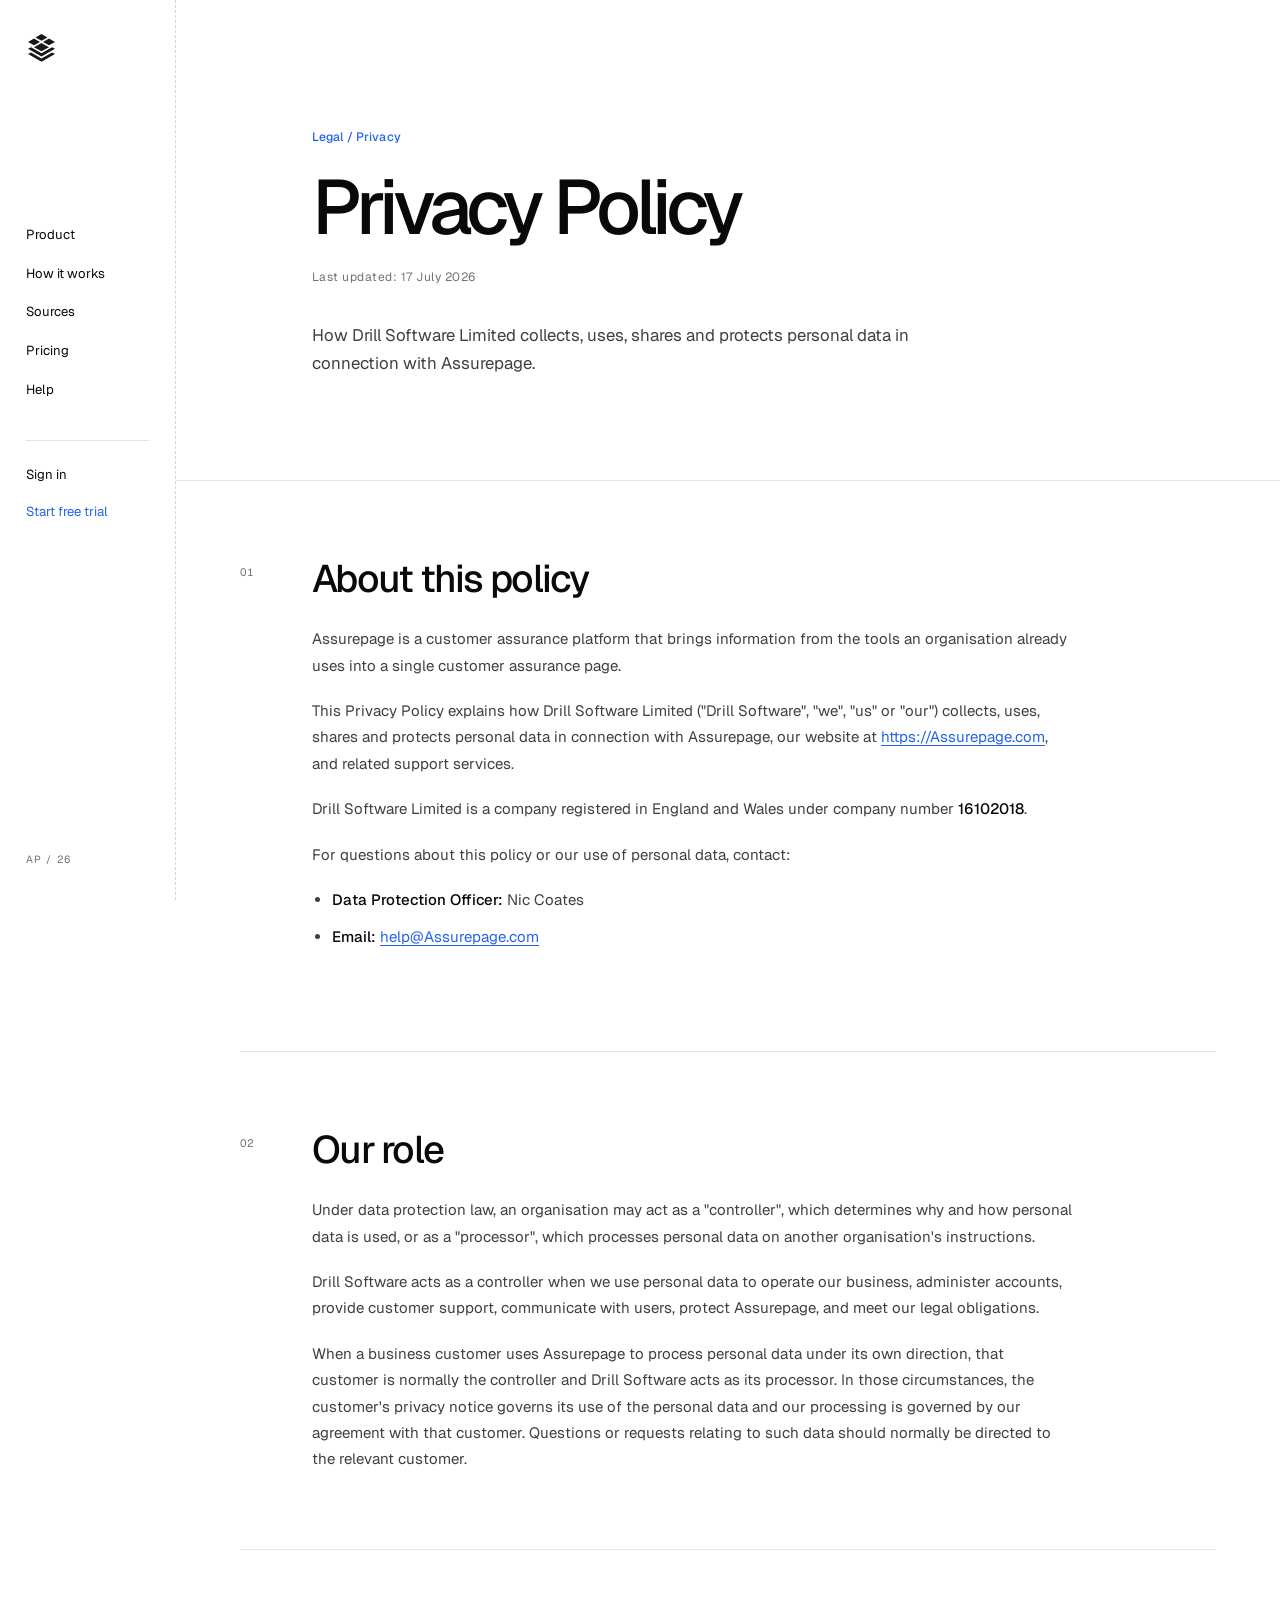
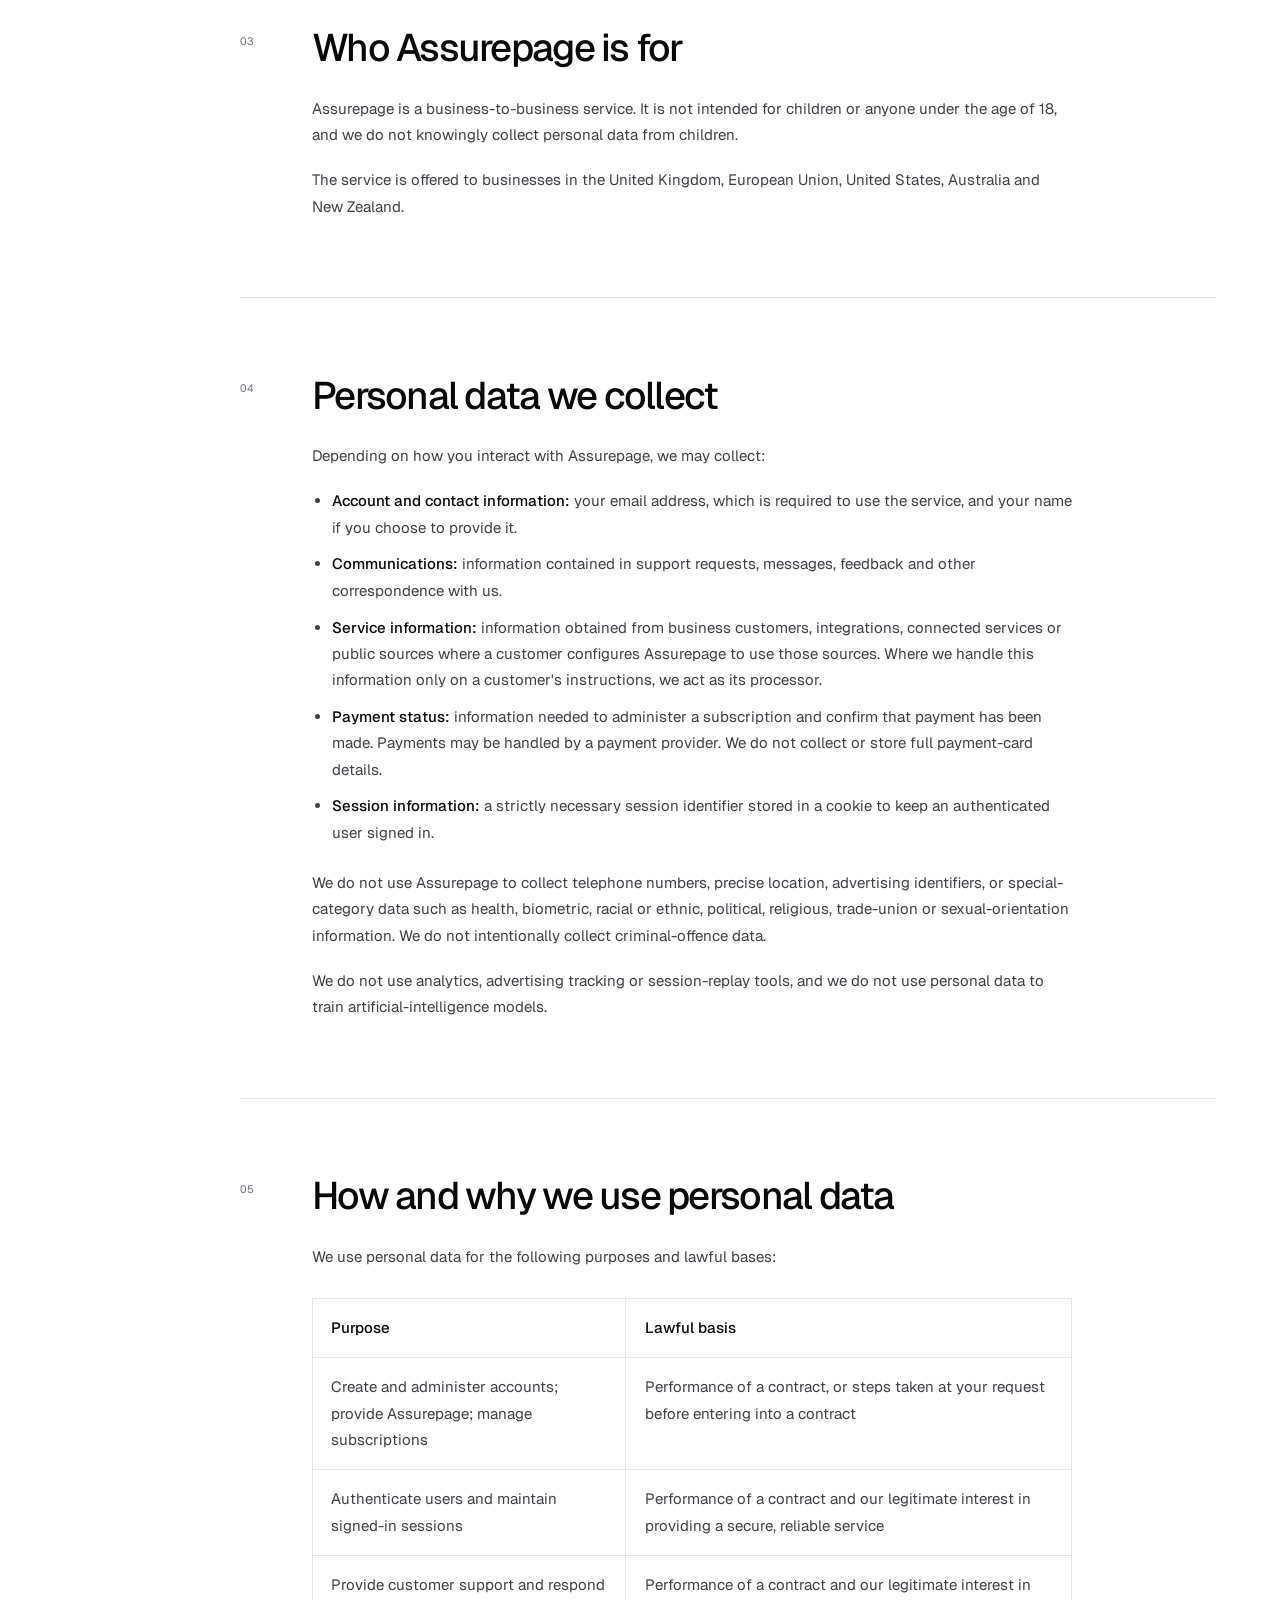
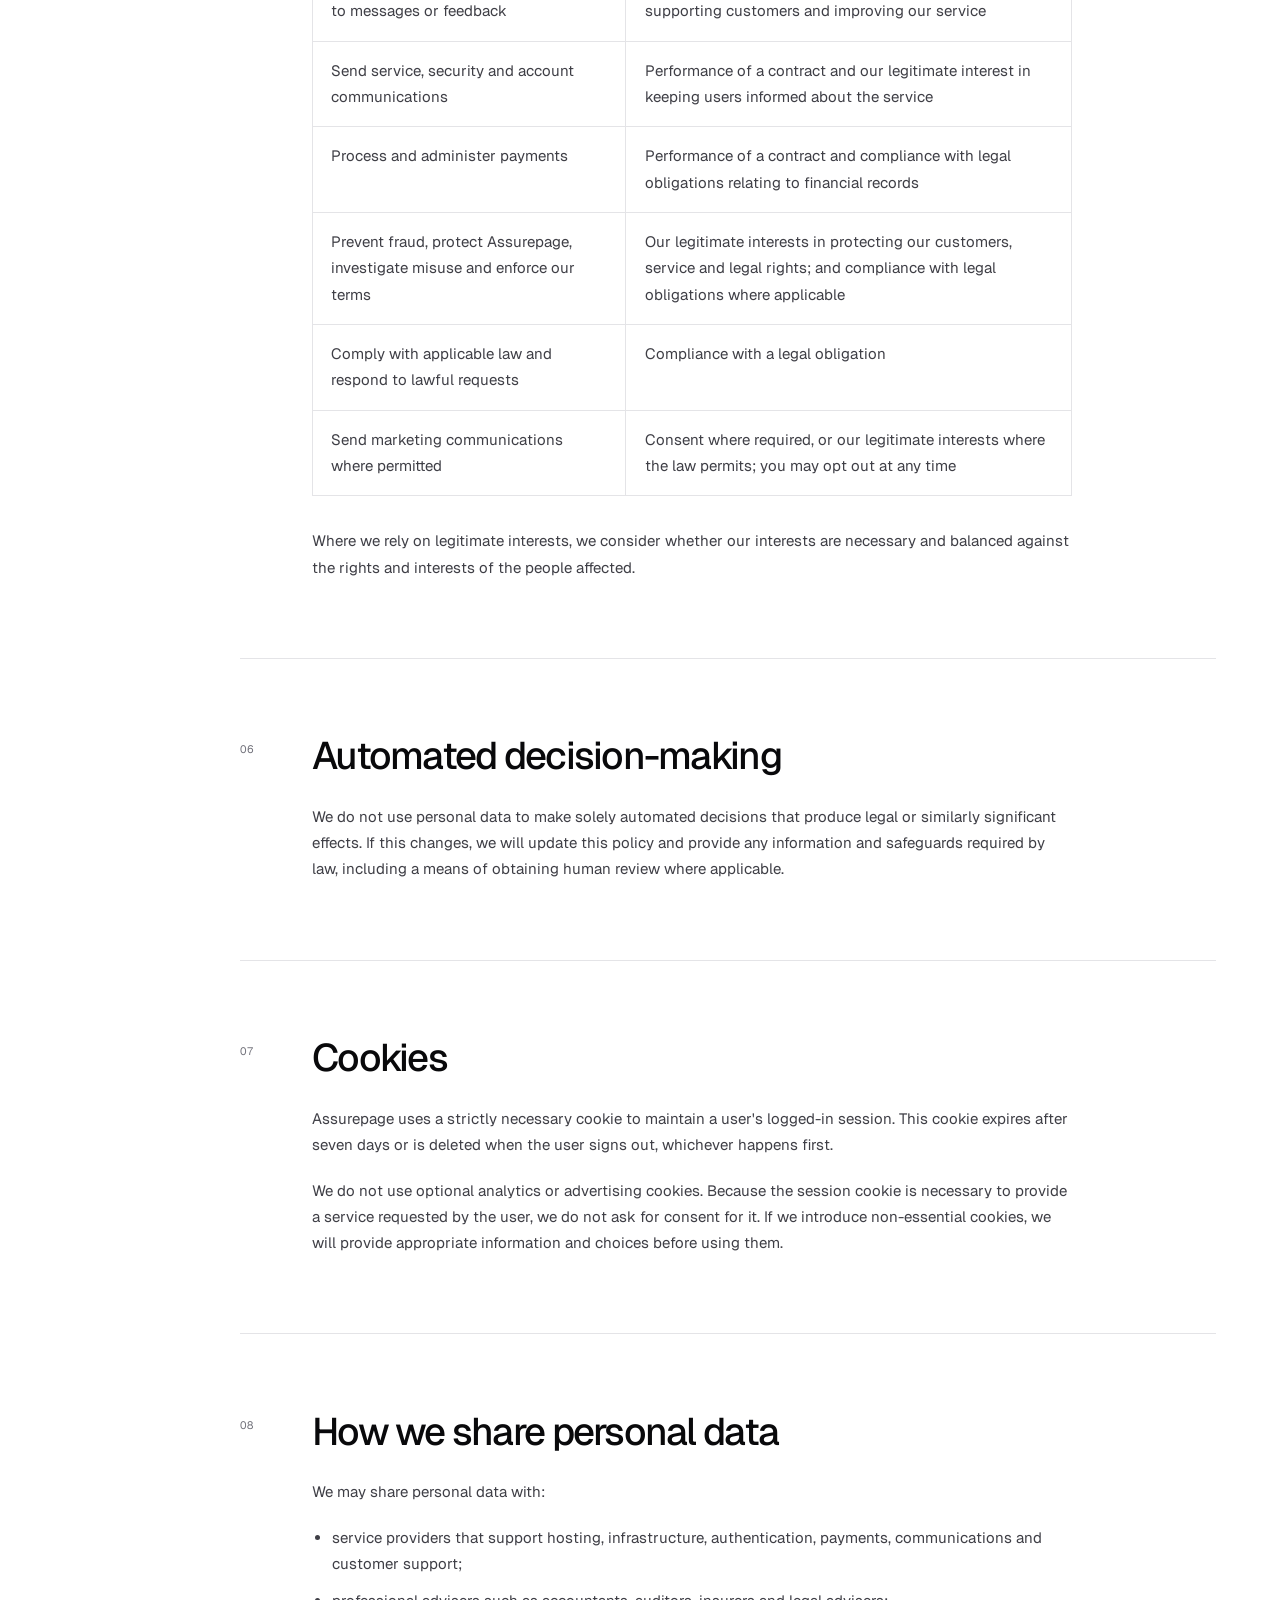
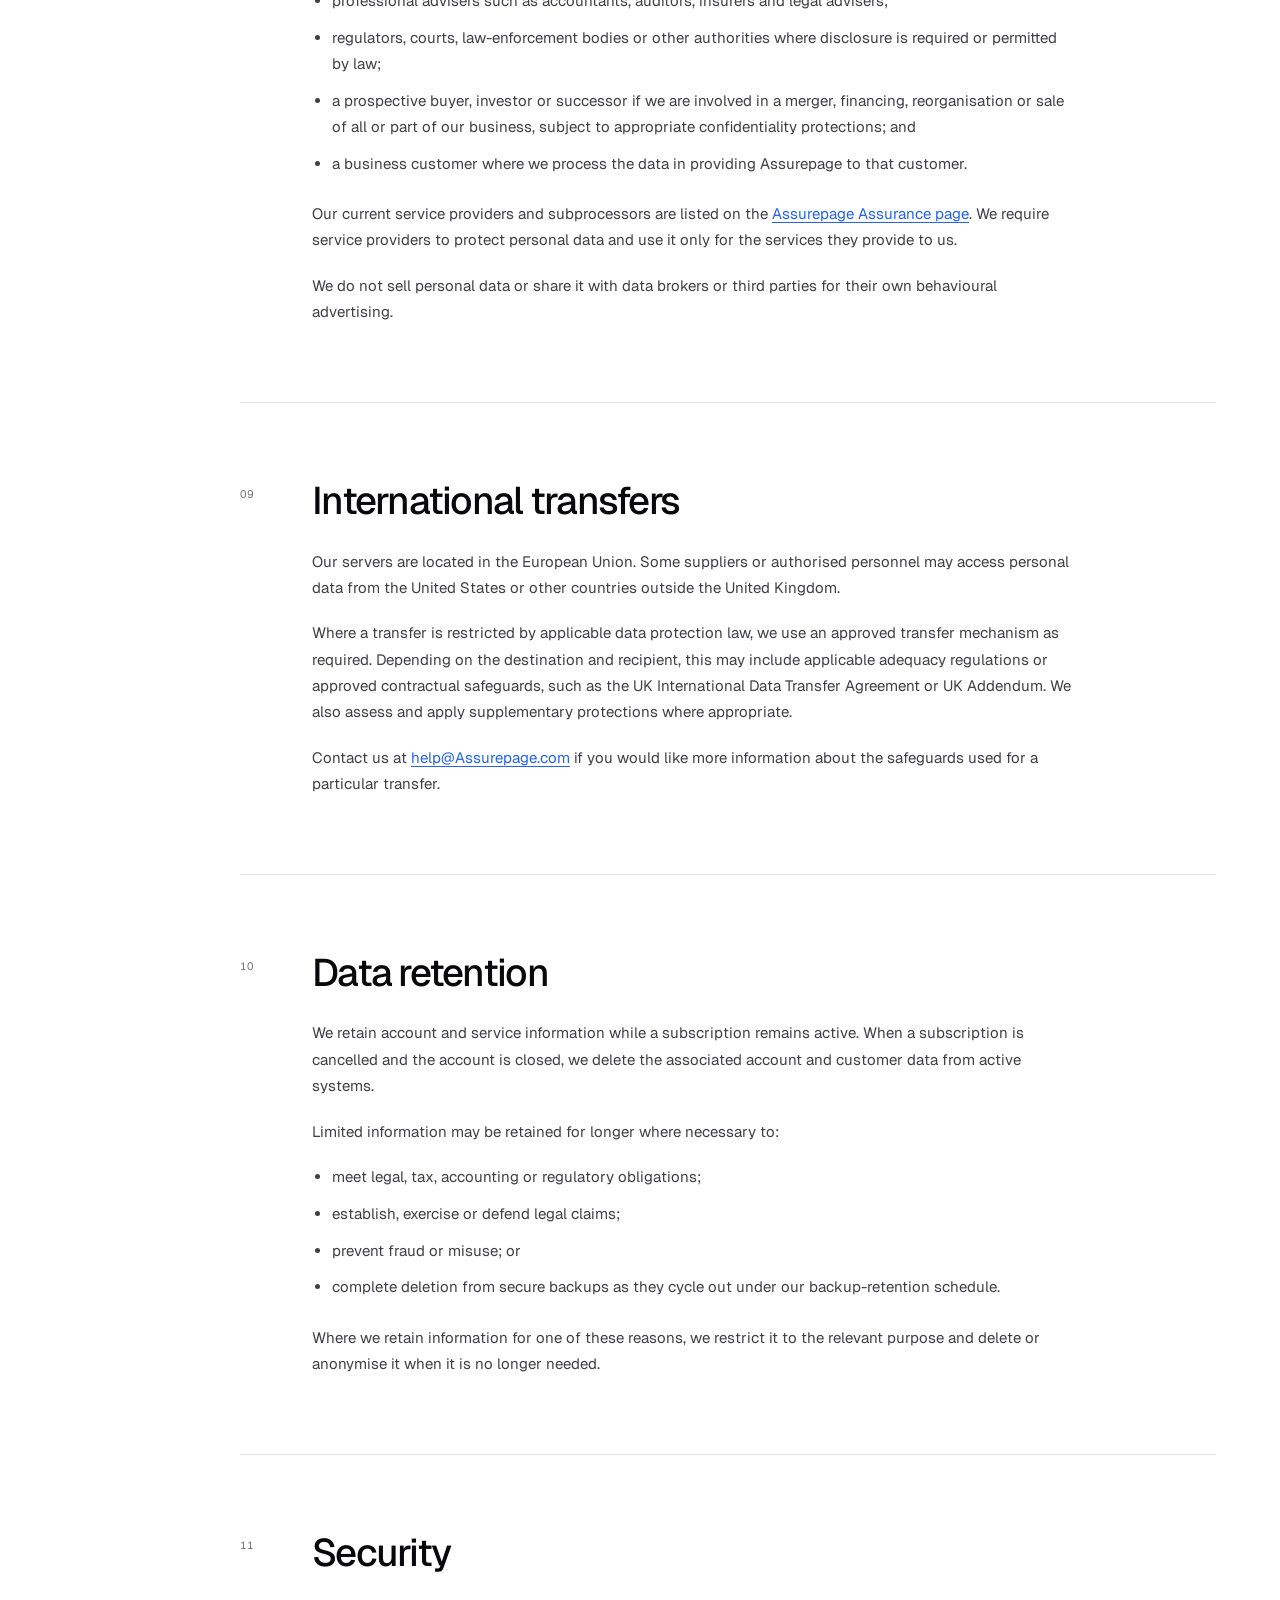
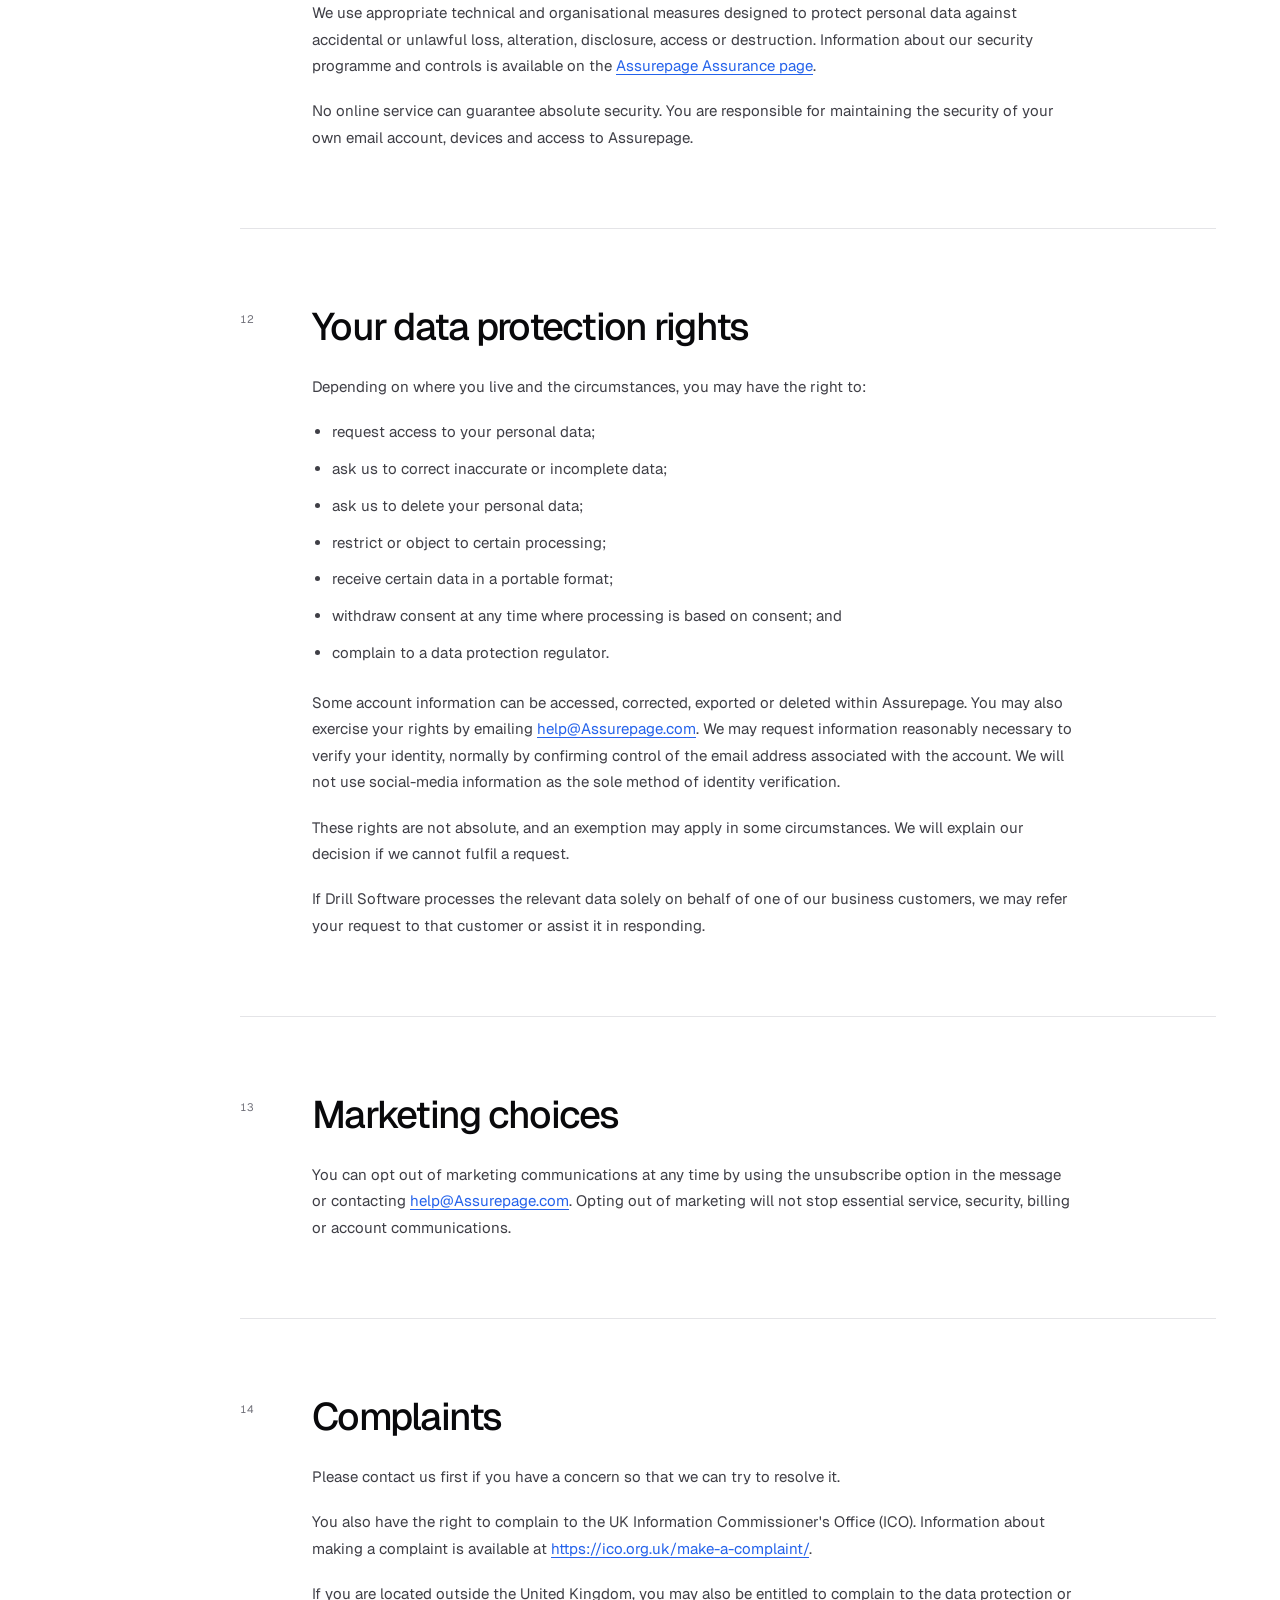
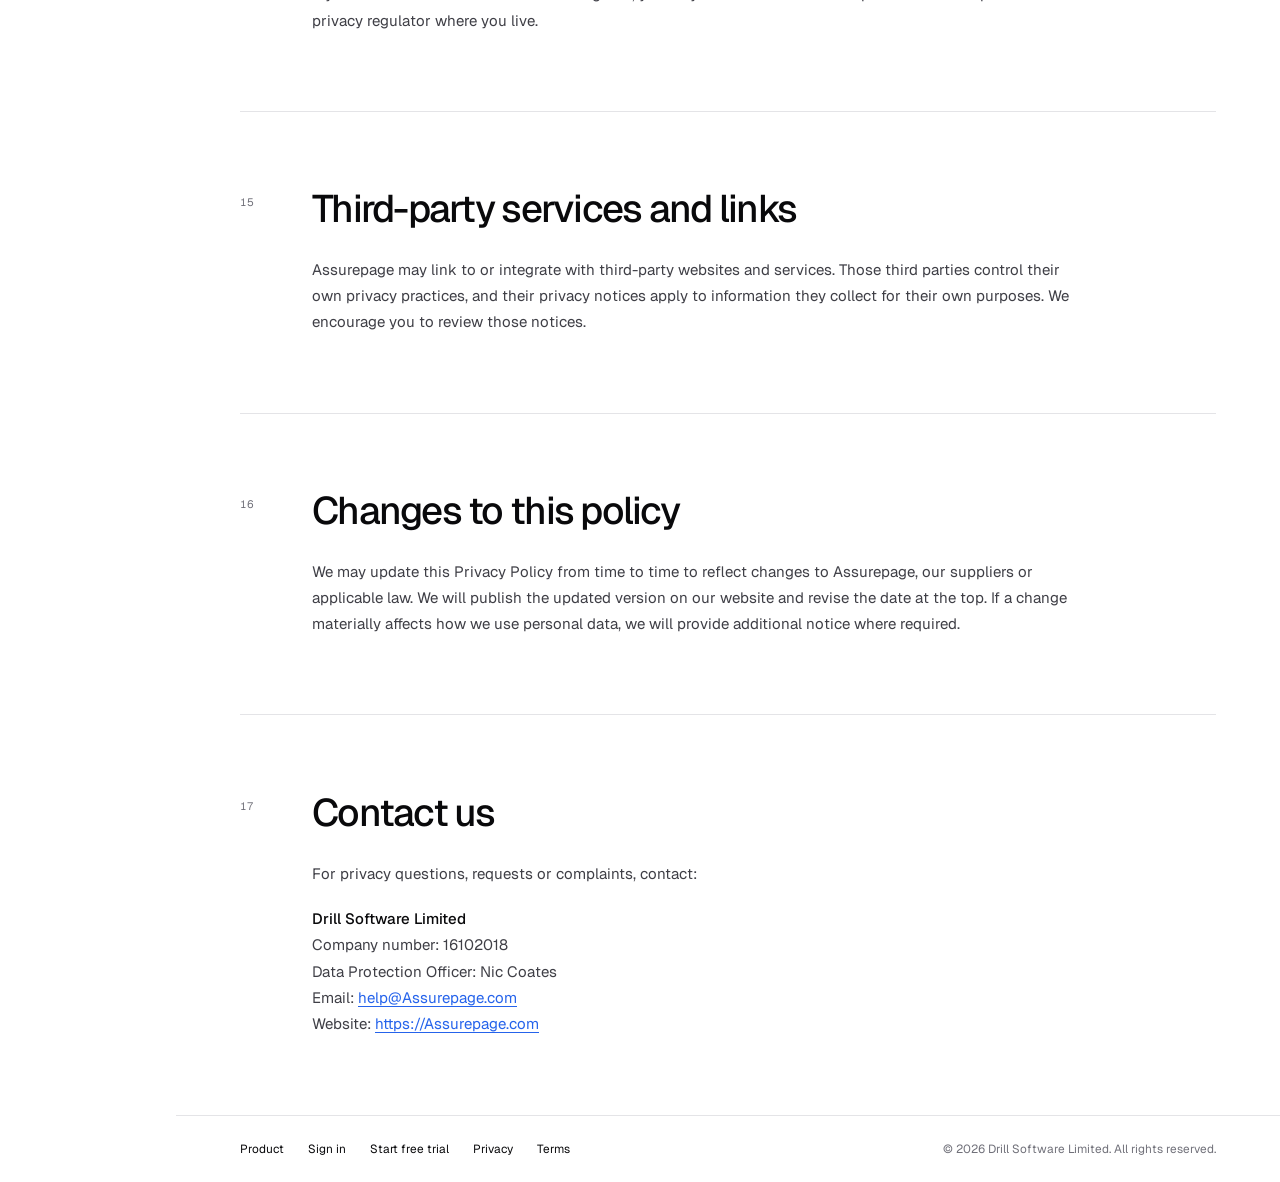
==== privacy/index.html @ c7aa58c4 "New marketing website" ====
<!doctype html>
<html lang="en-GB">
<head>
  <meta charset="utf-8">
  <meta name="viewport" content="width=device-width, initial-scale=1">
  <title>Privacy Policy — Assurepage</title>
  <meta name="description" content="How Drill Software Limited collects, uses, shares and protects personal data in connection with Assurepage.">
  <link rel="canonical" href="https://Assurepage.com/privacy">
  <meta name="robots" content="index, follow">
  <meta name="theme-color" content="#ffffff">
  <link rel="icon" href="/images/favicon.svg" type="image/svg+xml">
  <link rel="manifest" href="/site.webmanifest">
  <link rel="preconnect" href="https://fonts.bunny.net">
  <link rel="stylesheet" href="https://fonts.bunny.net/css?family=geist:400,500,600&display=swap">
  <link rel="stylesheet" href="/styles.css">
  <script src="/script.js" defer></script>
</head>
<body class="legal-page">
  <a class="skip" href="#main">Skip to content</a>
  <aside class="rail" aria-label="Primary navigation">
    <a class="brand" href="/" aria-label="Assurepage home"><img src="/images/favicon.svg" alt=""></a>
    <div class="rail-links"><nav><a href="/#product">Product</a><a href="/#how-it-works">How it works</a><a href="/#sources">Sources</a><a href="/#pricing">Pricing</a><a href="/help">Help</a></nav>
    <div class="rail-account"><a href="https://app.Assurepage.com/login">Sign in</a><a class="blue-link" href="https://app.Assurepage.com/signup">Start free trial</a></div></div><span class="rail-mark">AP / 26</span>
  </aside>
  <header class="mobile-header">
    <a class="brand" href="/" aria-label="Assurepage home"><img src="/images/favicon.svg" alt=""></a>
    <button class="menu-button" type="button" aria-expanded="false" aria-controls="mobile-menu">Menu <i aria-hidden="true"></i></button>
    <nav id="mobile-menu"><a href="/#product">Product</a><a href="/#how-it-works">How it works</a><a href="/#sources">Sources</a><a href="/#pricing">Pricing</a><a href="/help">Help</a><a href="https://app.Assurepage.com/login">Sign in</a><a href="https://app.Assurepage.com/signup">Start free trial</a></nav>
  </header>

  <main id="main" class="policy-main">
    <header class="policy-hero">
      <p class="eyebrow">Legal / Privacy</p>
      <h1>Privacy Policy</h1>
      <p class="policy-updated">Last updated: 17 July 2026</p>
      <p class="lede">How Drill Software Limited collects, uses, shares and protects personal data in connection with Assurepage.</p>
    </header>

    <div class="policy-body">
      <section class="policy-section"><span>01</span><div><h2>About this policy</h2><p>Assurepage is a customer assurance platform that brings information from the tools an organisation already uses into a single customer assurance page.</p><p>This Privacy Policy explains how Drill Software Limited ("Drill Software", "we", "us" or "our") collects, uses, shares and protects personal data in connection with Assurepage, our website at <a href="https://Assurepage.com">https://Assurepage.com</a>, and related support services.</p><p>Drill Software Limited is a company registered in England and Wales under company number <strong>16102018</strong>.</p><p>For questions about this policy or our use of personal data, contact:</p><ul><li><strong>Data Protection Officer:</strong> Nic Coates</li><li><strong>Email:</strong> <a href="mailto:help@Assurepage.com">help@Assurepage.com</a></li></ul></div></section>

      <section class="policy-section"><span>02</span><div><h2>Our role</h2><p>Under data protection law, an organisation may act as a "controller", which determines why and how personal data is used, or as a "processor", which processes personal data on another organisation's instructions.</p><p>Drill Software acts as a controller when we use personal data to operate our business, administer accounts, provide customer support, communicate with users, protect Assurepage, and meet our legal obligations.</p><p>When a business customer uses Assurepage to process personal data under its own direction, that customer is normally the controller and Drill Software acts as its processor. In those circumstances, the customer's privacy notice governs its use of the personal data and our processing is governed by our agreement with that customer. Questions or requests relating to such data should normally be directed to the relevant customer.</p></div></section>

      <section class="policy-section"><span>03</span><div><h2>Who Assurepage is for</h2><p>Assurepage is a business-to-business service. It is not intended for children or anyone under the age of 18, and we do not knowingly collect personal data from children.</p><p>The service is offered to businesses in the United Kingdom, European Union, United States, Australia and New Zealand.</p></div></section>

      <section class="policy-section"><span>04</span><div><h2>Personal data we collect</h2><p>Depending on how you interact with Assurepage, we may collect:</p><ul><li><strong>Account and contact information:</strong> your email address, which is required to use the service, and your name if you choose to provide it.</li><li><strong>Communications:</strong> information contained in support requests, messages, feedback and other correspondence with us.</li><li><strong>Service information:</strong> information obtained from business customers, integrations, connected services or public sources where a customer configures Assurepage to use those sources. Where we handle this information only on a customer's instructions, we act as its processor.</li><li><strong>Payment status:</strong> information needed to administer a subscription and confirm that payment has been made. Payments may be handled by a payment provider. We do not collect or store full payment-card details.</li><li><strong>Session information:</strong> a strictly necessary session identifier stored in a cookie to keep an authenticated user signed in.</li></ul><p>We do not use Assurepage to collect telephone numbers, precise location, advertising identifiers, or special-category data such as health, biometric, racial or ethnic, political, religious, trade-union or sexual-orientation information. We do not intentionally collect criminal-offence data.</p><p>We do not use analytics, advertising tracking or session-replay tools, and we do not use personal data to train artificial-intelligence models.</p></div></section>

      <section class="policy-section"><span>05</span><div><h2>How and why we use personal data</h2><p>We use personal data for the following purposes and lawful bases:</p><div class="policy-table-wrap"><table><thead><tr><th>Purpose</th><th>Lawful basis</th></tr></thead><tbody><tr><td>Create and administer accounts; provide Assurepage; manage subscriptions</td><td>Performance of a contract, or steps taken at your request before entering into a contract</td></tr><tr><td>Authenticate users and maintain signed-in sessions</td><td>Performance of a contract and our legitimate interest in providing a secure, reliable service</td></tr><tr><td>Provide customer support and respond to messages or feedback</td><td>Performance of a contract and our legitimate interest in supporting customers and improving our service</td></tr><tr><td>Send service, security and account communications</td><td>Performance of a contract and our legitimate interest in keeping users informed about the service</td></tr><tr><td>Process and administer payments</td><td>Performance of a contract and compliance with legal obligations relating to financial records</td></tr><tr><td>Prevent fraud, protect Assurepage, investigate misuse and enforce our terms</td><td>Our legitimate interests in protecting our customers, service and legal rights; and compliance with legal obligations where applicable</td></tr><tr><td>Comply with applicable law and respond to lawful requests</td><td>Compliance with a legal obligation</td></tr><tr><td>Send marketing communications where permitted</td><td>Consent where required, or our legitimate interests where the law permits; you may opt out at any time</td></tr></tbody></table></div><p>Where we rely on legitimate interests, we consider whether our interests are necessary and balanced against the rights and interests of the people affected.</p></div></section>

      <section class="policy-section"><span>06</span><div><h2>Automated decision-making</h2><p>We do not use personal data to make solely automated decisions that produce legal or similarly significant effects. If this changes, we will update this policy and provide any information and safeguards required by law, including a means of obtaining human review where applicable.</p></div></section>

      <section class="policy-section"><span>07</span><div><h2>Cookies</h2><p>Assurepage uses a strictly necessary cookie to maintain a user's logged-in session. This cookie expires after seven days or is deleted when the user signs out, whichever happens first.</p><p>We do not use optional analytics or advertising cookies. Because the session cookie is necessary to provide a service requested by the user, we do not ask for consent for it. If we introduce non-essential cookies, we will provide appropriate information and choices before using them.</p></div></section>

      <section class="policy-section"><span>08</span><div><h2>How we share personal data</h2><p>We may share personal data with:</p><ul><li>service providers that support hosting, infrastructure, authentication, payments, communications and customer support;</li><li>professional advisers such as accountants, auditors, insurers and legal advisers;</li><li>regulators, courts, law-enforcement bodies or other authorities where disclosure is required or permitted by law;</li><li>a prospective buyer, investor or successor if we are involved in a merger, financing, reorganisation or sale of all or part of our business, subject to appropriate confidentiality protections; and</li><li>a business customer where we process the data in providing Assurepage to that customer.</li></ul><p>Our current service providers and subprocessors are listed on the <a href="https://assurance.Assurepage.com">Assurepage Assurance page</a>. We require service providers to protect personal data and use it only for the services they provide to us.</p><p>We do not sell personal data or share it with data brokers or third parties for their own behavioural advertising.</p></div></section>

      <section class="policy-section"><span>09</span><div><h2>International transfers</h2><p>Our servers are located in the European Union. Some suppliers or authorised personnel may access personal data from the United States or other countries outside the United Kingdom.</p><p>Where a transfer is restricted by applicable data protection law, we use an approved transfer mechanism as required. Depending on the destination and recipient, this may include applicable adequacy regulations or approved contractual safeguards, such as the UK International Data Transfer Agreement or UK Addendum. We also assess and apply supplementary protections where appropriate.</p><p>Contact us at <a href="mailto:help@Assurepage.com">help@Assurepage.com</a> if you would like more information about the safeguards used for a particular transfer.</p></div></section>

      <section class="policy-section"><span>10</span><div><h2>Data retention</h2><p>We retain account and service information while a subscription remains active. When a subscription is cancelled and the account is closed, we delete the associated account and customer data from active systems.</p><p>Limited information may be retained for longer where necessary to:</p><ul><li>meet legal, tax, accounting or regulatory obligations;</li><li>establish, exercise or defend legal claims;</li><li>prevent fraud or misuse; or</li><li>complete deletion from secure backups as they cycle out under our backup-retention schedule.</li></ul><p>Where we retain information for one of these reasons, we restrict it to the relevant purpose and delete or anonymise it when it is no longer needed.</p></div></section>

      <section class="policy-section"><span>11</span><div><h2>Security</h2><p>We use appropriate technical and organisational measures designed to protect personal data against accidental or unlawful loss, alteration, disclosure, access or destruction. Information about our security programme and controls is available on the <a href="https://assurance.Assurepage.com">Assurepage Assurance page</a>.</p><p>No online service can guarantee absolute security. You are responsible for maintaining the security of your own email account, devices and access to Assurepage.</p></div></section>

      <section class="policy-section"><span>12</span><div><h2>Your data protection rights</h2><p>Depending on where you live and the circumstances, you may have the right to:</p><ul><li>request access to your personal data;</li><li>ask us to correct inaccurate or incomplete data;</li><li>ask us to delete your personal data;</li><li>restrict or object to certain processing;</li><li>receive certain data in a portable format;</li><li>withdraw consent at any time where processing is based on consent; and</li><li>complain to a data protection regulator.</li></ul><p>Some account information can be accessed, corrected, exported or deleted within Assurepage. You may also exercise your rights by emailing <a href="mailto:help@Assurepage.com">help@Assurepage.com</a>. We may request information reasonably necessary to verify your identity, normally by confirming control of the email address associated with the account. We will not use social-media information as the sole method of identity verification.</p><p>These rights are not absolute, and an exemption may apply in some circumstances. We will explain our decision if we cannot fulfil a request.</p><p>If Drill Software processes the relevant data solely on behalf of one of our business customers, we may refer your request to that customer or assist it in responding.</p></div></section>

      <section class="policy-section"><span>13</span><div><h2>Marketing choices</h2><p>You can opt out of marketing communications at any time by using the unsubscribe option in the message or contacting <a href="mailto:help@Assurepage.com">help@Assurepage.com</a>. Opting out of marketing will not stop essential service, security, billing or account communications.</p></div></section>

      <section class="policy-section"><span>14</span><div><h2>Complaints</h2><p>Please contact us first if you have a concern so that we can try to resolve it.</p><p>You also have the right to complain to the UK Information Commissioner's Office (ICO). Information about making a complaint is available at <a href="https://ico.org.uk/make-a-complaint/">https://ico.org.uk/make-a-complaint/</a>.</p><p>If you are located outside the United Kingdom, you may also be entitled to complain to the data protection or privacy regulator where you live.</p></div></section>

      <section class="policy-section"><span>15</span><div><h2>Third-party services and links</h2><p>Assurepage may link to or integrate with third-party websites and services. Those third parties control their own privacy practices, and their privacy notices apply to information they collect for their own purposes. We encourage you to review those notices.</p></div></section>

      <section class="policy-section"><span>16</span><div><h2>Changes to this policy</h2><p>We may update this Privacy Policy from time to time to reflect changes to Assurepage, our suppliers or applicable law. We will publish the updated version on our website and revise the date at the top. If a change materially affects how we use personal data, we will provide additional notice where required.</p></div></section>

      <section class="policy-section policy-contact"><span>17</span><div><h2>Contact us</h2><p>For privacy questions, requests or complaints, contact:</p><address><strong>Drill Software Limited</strong><br>Company number: 16102018<br>Data Protection Officer: Nic Coates<br>Email: <a href="mailto:help@Assurepage.com">help@Assurepage.com</a><br>Website: <a href="https://Assurepage.com">https://Assurepage.com</a></address></div></section>
    </div>
  </main>

  <footer><nav aria-label="Footer"><a href="/">Product</a><a href="https://app.Assurepage.com/login">Sign in</a><a href="https://app.Assurepage.com/signup">Start free trial</a><a href="/privacy" aria-current="page">Privacy</a><a href="/terms">Terms</a></nav><p>© 2026 Drill Software Limited. All rights reserved.</p></footer>
</body>
</html>
---- styles.css ----
:root{--ink:#09090b;--text:#3f3f46;--muted:#71717a;--line:#e4e4e7;--line2:#d4d4d8;--soft:#fafafa;--blue:#2563eb;--rail:176px;--pad:clamp(2rem,5vw,6rem)}
*{box-sizing:border-box}html{scroll-behavior:smooth}body{margin:0;background:#fff;color:var(--ink);font:400 16px/1.55 Geist,Arial,sans-serif;-webkit-font-smoothing:antialiased}a{color:inherit;text-decoration:none}button{font:inherit;color:inherit}.skip{position:fixed;z-index:100;top:.75rem;left:.75rem;padding:.7rem 1rem;background:var(--ink);color:#fff;transform:translateY(-160%)}.skip:focus{transform:none}a:focus-visible,button:focus-visible{outline:2px solid var(--blue);outline-offset:3px}section[tabindex="-1"]:focus-visible{outline:none}section[tabindex="-1"]:focus-visible .eyebrow{outline:2px solid var(--blue);outline-offset:4px;width:max-content}.rail{position:fixed;z-index:20;inset:0 auto 0 0;width:var(--rail);display:flex;flex-direction:column;padding:2rem 1.6rem;border-right:1px solid var(--line);background:#fff}.brand{display:flex;align-items:center;gap:.75rem;font-weight:600;letter-spacing:-.03em}.brand img{width:32px;height:32px}.rail nav{display:flex;flex-direction:column;align-items:flex-start;gap:1.15rem;margin-top:5rem}.rail nav button,.rail nav a,.rail-account a{padding:0;border:0;background:none;font-size:.82rem;cursor:pointer}.rail nav button:hover,.rail nav a:hover,footer a:hover,footer button:hover{color:var(--blue)}.rail nav [aria-current="page"],.mobile-header nav [aria-current="page"]{color:var(--blue)}.rail-account{display:flex;flex-direction:column;gap:1rem;margin-top:2.5rem;padding-top:1.5rem;border-top:1px solid var(--line)}.blue-link,.outcome,.build-step strong{color:var(--blue)}.rail-mark{margin-top:auto;color:var(--muted);font-size:.65rem;letter-spacing:.12em}.mobile-header{display:none}.chapter,.build,footer{margin-left:var(--rail)}.chapter{border-bottom:1px solid var(--line)}
.hero{min-height:100vh;display:grid;grid-template-columns:minmax(330px,.72fr) minmax(560px,1.28fr);gap:clamp(3rem,5vw,6rem);align-items:start;padding:clamp(5rem,7vw,6.5rem) var(--pad) 3rem}.hero-copy{padding-top:1rem}.eyebrow{margin:0 0 1.25rem;color:var(--blue);font-size:.76rem;font-weight:500;letter-spacing:.01em}.hero h1,.editorial h2,.build-step h2{margin:0;max-width:760px;font-size:clamp(2.6rem,4.4vw,5rem);font-weight:500;line-height:1;letter-spacing:-.06em}.hero h1{font-size:clamp(3rem,4.8vw,5.2rem)}.lede,.intro{max-width:650px;margin:1.7rem 0 0;color:var(--text);font-size:1rem;line-height:1.65}.actions{display:flex;align-items:center;gap:1.4rem;margin-top:2rem}.button{display:inline-flex;min-height:46px;align-items:center;justify-content:center;padding:.75rem 1.1rem;border:1px solid var(--ink);background:#fff;font-size:.84rem;font-weight:500}.primary{border-color:var(--blue);background:var(--blue);color:#fff}.text-action,.scroll-cue{padding:.65rem 0;border:0;background:none;color:var(--blue);font-size:.84rem;cursor:pointer}.note{margin:.65rem 0 0;color:var(--muted);font-size:.75rem}.hero-preview{min-width:0}.page-label,.stage-meta{color:var(--muted);font-size:.64rem;letter-spacing:.08em;text-transform:uppercase}.hero-crop{position:relative;height:min(68vh,680px);margin-top:.65rem;overflow:hidden}.hero-crop:after{content:"";position:absolute;inset:auto 0 0;height:80px;background:linear-gradient(transparent,#fff);pointer-events:none}.customer-page{padding:1.1rem;border:1px solid var(--line2);background:#fff;box-shadow:0 18px 55px rgba(9,9,11,.07)}.customer-head{position:relative;display:grid;grid-template-columns:40px 1fr auto;gap:1rem;align-items:start;padding:1rem;border:1px solid var(--line);background:var(--soft);overflow:hidden}.customer-head:after{content:"";position:absolute;inset:0 0 0 62%;background-image:linear-gradient(var(--line) 1px,transparent 1px),linear-gradient(90deg,var(--line) 1px,transparent 1px);background-size:22px 22px;opacity:.45}.acme-logo{position:relative;z-index:1;display:grid;place-items:center;width:38px;height:38px;background:var(--ink);color:#fff;font-weight:600}.customer-title,.customer-actions{position:relative;z-index:1}.customer-title h2{margin:0;font-size:1.12rem}.customer-title p{margin:.1rem 0;color:var(--text);font-size:.67rem}.customer-title span{color:var(--muted);font-size:.6rem}.customer-actions{display:flex;gap:.45rem}.customer-actions a{padding:.4rem .55rem;border:1px solid var(--ink);background:#fff;font-size:.6rem}.customer-actions a:last-child{background:var(--ink);color:#fff}.product-card{position:relative;padding:1rem;border:1px solid var(--line);border-top-color:var(--ink);background:#fff}.customer-page>.product-card{margin-top:.8rem}.product-columns{display:grid;grid-template-columns:1fr 1fr;gap:.8rem;margin-top:.8rem}.card-heading{display:flex;align-items:center;gap:.6rem}.card-heading h3{margin:0;font-size:.74rem;font-weight:500}.icon{display:grid;place-items:center;width:25px;height:25px;background:#f4f4f5;color:var(--muted);font-size:.68rem}.product-card>p{margin:.65rem 0;color:var(--muted);font-size:.6rem}.security-grid{display:grid;grid-template-columns:1fr 1fr;gap:1.2rem;padding-top:.7rem;border-top:1px solid var(--line)}.security-grid b{font-size:.6rem}.data-row{display:flex;gap:.55rem;align-items:start;margin-top:.55rem;font-size:.62rem}.data-row small,.vendor-list small,.resource-grid small{display:block;color:var(--muted)}.data-icon{display:grid;place-items:center;flex:none;width:23px;height:23px;border:1px solid var(--line);color:var(--muted)}.data-icon.blue{color:var(--blue)}.data-icon.amber{color:#d97706}.data-row.compact{margin-top:.4rem}.status-dot{width:8px;height:8px;margin:6px 7px;background:#16a34a}.rule{padding-block:.55rem;border-block:1px solid var(--line)}.incident{display:flex;flex-direction:column;margin-top:.6rem;font-size:.58rem}.incident b{color:var(--muted);font-weight:500;text-transform:uppercase}.incident strong{font-weight:500}.vendor-list{display:flex;flex-direction:column;border-top:1px solid var(--line)}.vendor-list>span{position:relative;padding:.4rem 0 .4rem 1.7rem;border-bottom:1px solid var(--line);font-size:.6rem}.vendor-list i{position:absolute;left:0;top:.45rem;display:grid;place-items:center;width:18px;height:18px;background:#f4f4f5;color:var(--blue);font-style:normal}.list-link{display:block;margin-top:.5rem;font-size:.58rem}.resource-grid{display:grid;grid-template-columns:repeat(4,1fr);gap:.7rem;padding-top:.65rem;border-top:1px solid var(--line);font-size:.57rem}.scroll-cue{display:block;margin-top:.7rem}
.editorial{position:relative;display:grid;grid-template-columns:72px minmax(0,1fr);padding:clamp(5rem,8vw,9rem) var(--pad)}.chapter-no{color:var(--muted);font-size:.68rem;font-variant-numeric:tabular-nums}.editorial>div{max-width:1220px}.editorial h2{font-size:clamp(2.3rem,4vw,4.5rem)}.problem-lines{display:grid;grid-template-columns:repeat(3,1fr);gap:clamp(2rem,5vw,6rem);margin-top:4rem;padding-top:1.4rem;border-top:1px solid var(--line)}.problem-lines span{color:var(--blue);font-size:.68rem}.problem-lines h3{margin:1.3rem 0 .45rem;font-size:1rem;font-weight:500}.problem-lines p{max-width:280px;margin:0;color:var(--text);font-size:.86rem}.outcome{margin-top:3rem;font-size:.9rem;font-weight:500}
.build{position:relative;display:grid;grid-template-columns:minmax(320px,.78fr) minmax(520px,1.22fr);gap:clamp(3rem,6vw,7rem);padding:0 var(--pad)}.build-copy{padding-left:72px}.build-step{min-height:92vh;display:flex;flex-direction:column;justify-content:center;max-width:470px;padding:5rem 0}.build-step .chapter-no{margin-bottom:2.2rem}.build-step h2{font-size:clamp(2.2rem,3.4vw,3.7rem)}.build-step>p:not(.eyebrow){color:var(--text)}.build-step strong{display:block;margin-top:1.4rem;font-size:.88rem;font-weight:500}.clarification{padding-left:1rem;border-left:2px solid var(--blue);font-size:.84rem}.build-stage{position:sticky;top:4vh;align-self:start;height:96vh;padding-top:2rem;overflow:hidden}.stage-meta{display:flex;justify-content:space-between;margin-bottom:.6rem}.build-page{max-width:760px;transform-origin:top center;transition:height .45s ease}.build-layer{transition:opacity .35s ease,transform .35s ease,border-color .35s ease;transform-origin:top}.build-layer .surfaced{display:none;position:absolute;top:-1px;right:.8rem;padding:.22rem .45rem;background:var(--blue);color:#fff;font-size:.52rem;letter-spacing:.06em;text-transform:uppercase}.build-page[data-active="security"] .reliability,.build-page[data-active="security"] .subprocessors,.build-page[data-active="security"] .resources{display:none}.build-page[data-active="reliability"] .subprocessors,.build-page[data-active="reliability"] .resources{display:none}.build-page[data-active="subprocessors"] .resources{display:none}.build-page:not([data-active="complete"]) .build-layer{opacity:.42}.build-page[data-active="security"] .security,.build-page[data-active="reliability"] .reliability,.build-page[data-active="subprocessors"] .subprocessors,.build-page[data-active="resources"] .resources{opacity:1;border-color:var(--blue);transform:translateY(-3px)}.build-page[data-active="security"] .security .surfaced,.build-page[data-active="reliability"] .reliability .surfaced,.build-page[data-active="subprocessors"] .subprocessors .surfaced,.build-page[data-active="resources"] .resources .surfaced{display:block}
.source-list{display:grid;grid-template-columns:repeat(5,1fr);margin-top:4rem;border-block:1px solid var(--line)}.source-list span{padding:1.4rem;color:var(--muted);font-size:.68rem}.source-list span+span{border-left:1px solid var(--line)}.source-list b{display:block;margin-top:1.4rem;color:var(--ink);font-size:1rem;font-weight:500}.source-rules{display:grid;grid-template-columns:repeat(4,1fr);gap:2rem;margin-top:3rem}.source-rules p{margin:0;color:var(--text);font-size:.82rem}.source-rules b{display:block;color:var(--ink)}.steps{display:grid;grid-template-columns:repeat(3,1fr);gap:4rem;margin-top:4rem;padding-top:1.4rem;border-top:1px solid var(--line)}.steps span{color:var(--blue);font-size:.7rem}.steps h3{margin:1.4rem 0 .6rem;font-size:1.15rem;font-weight:500}.steps p,.positioning{color:var(--text);font-size:.88rem}.positioning{margin-top:4rem;padding-top:1.4rem;border-top:1px solid var(--line)}
.benefits{grid-template-columns:72px .8fr 1.2fr;background:var(--ink);color:#fff}.benefits .chapter-no{color:#a1a1aa}.benefit-lead h2{font-size:clamp(2.3rem,4vw,4.4rem)}.benefit-grid{display:grid;grid-template-columns:1fr 1fr}.benefit-grid article{padding:0 2rem 2.5rem;border-left:1px solid #3f3f46}.benefit-grid span,.benefit-grid p{color:#a1a1aa;font-size:.78rem}.benefit-grid h3{margin:1.7rem 0 .6rem;font-size:1rem;font-weight:500}.benefit-grid p{margin:0}.pricing-copy>p:last-child{max-width:650px;color:var(--text)}.price-panel{margin-top:4rem;border:1px solid var(--line);box-shadow:0 12px 35px rgba(9,9,11,.04)}.price-top{display:flex;justify-content:space-between;gap:2rem;padding:2rem}.plan{font-size:.76rem;font-weight:500;text-transform:uppercase}.price{margin:1rem 0 .2rem}.price strong{font-size:3.6rem;font-weight:500;letter-spacing:-.06em}.price span,.price-top>div>p:last-child{color:var(--muted);font-size:.78rem}.billing{display:flex;align-self:start;border:1px solid var(--line)}.billing button{padding:.65rem .8rem;border:0;background:#fff;color:var(--muted);font-size:.72rem;cursor:pointer}.billing button+button{border-left:1px solid var(--line)}.billing button.selected{background:var(--ink);color:#fff}.billing small{display:block;font-size:.57rem}.saving{padding:.7rem 2rem;background:#eff6ff;color:#1d4ed8;font-size:.8rem}.price-panel ul{display:grid;grid-template-columns:repeat(3,1fr);gap:.85rem 2rem;margin:0;padding:2rem;list-style:none;border-top:1px solid var(--line)}.price-panel li{position:relative;padding-left:1.3rem;color:var(--text);font-size:.78rem}.price-panel li:before{content:"✓";position:absolute;left:0;color:var(--blue)}.price-panel>.button{margin:0 2rem}.trial{margin:1rem 2rem 2rem;color:var(--muted);font-size:.75rem}.final>div{display:grid;grid-template-columns:1fr auto;align-items:end;gap:1rem 4rem}.final p{max-width:600px;color:var(--text)}.final .button{grid-column:2;grid-row:1/3}.final .note{grid-column:2;grid-row:3}footer{display:grid;grid-template-columns:1fr 2fr 1.2fr;gap:3rem;padding:3.5rem var(--pad);font-size:.72rem}.footer-brand p,.legal{color:var(--muted)}footer nav{display:flex;flex-wrap:wrap;align-content:start;gap:1rem 1.5rem}footer nav button{padding:0;border:0;background:none;cursor:pointer}.legal p{margin:0 0 .5rem}
@media(max-width:1180px){:root{--rail:164px}.hero{grid-template-columns:1fr;padding-top:5rem}.hero-copy{max-width:720px}.hero-crop{height:650px}.build{grid-template-columns:minmax(280px,.8fr) minmax(440px,1.2fr);gap:3rem}.build-copy{padding-left:40px}.build-page{transform:scale(.9)}.benefits{grid-template-columns:60px 1fr}.benefit-grid{grid-column:2;margin-top:3rem}.editorial{grid-template-columns:60px 1fr}.source-rules{grid-template-columns:1fr 1fr}}
@media(max-width:850px){.rail{display:none}.mobile-header{position:sticky;z-index:30;top:0;display:flex;align-items:center;justify-content:space-between;min-height:66px;padding:0 1.25rem;border-bottom:1px solid var(--line);background:rgba(255,255,255,.97)}.mobile-header .brand img{width:28px;height:28px}.mobile-header nav{position:absolute;top:66px;left:0;right:0;display:none;flex-direction:column;padding:1rem 1.25rem 1.5rem;border-bottom:1px solid var(--line);background:#fff}.mobile-header nav.open{display:flex}.mobile-header nav a,.mobile-header nav button{padding:.7rem 0;border:0;background:none;text-align:left}.menu-button{display:flex;align-items:center;gap:.6rem;border:0;background:none}.menu-button i,.menu-button i:before{display:block;width:18px;height:1px;background:var(--ink);content:""}.menu-button i:before{transform:translateY(-5px)}.chapter,.build,footer{margin-left:0}.hero{min-height:0;padding:4.5rem var(--pad)}.hero-crop{height:620px}.build{display:block;padding-inline:var(--pad)}.build-copy{padding:0}.build-step{min-height:0;padding:5rem 0 2rem}.build-stage{position:relative;top:auto;height:auto;padding:0 0 5rem;overflow:visible}.build-page{transform:none}.stage-meta{display:none}.build-step:not(:first-child){border-top:1px solid var(--line)}.build-step.completed{padding-bottom:3rem}.build-page[data-active] .build-layer{display:block;opacity:1;transform:none;border-color:var(--line)}.build-layer .surfaced{display:none!important}.source-list{grid-template-columns:repeat(3,1fr)}.source-list span:nth-child(4){border-left:0}.source-list span:nth-child(n+4){border-top:1px solid var(--line)}.benefits{grid-template-columns:60px 1fr}.benefit-grid{grid-template-columns:1fr 1fr}.price-panel ul{grid-template-columns:1fr 1fr}.final>div{display:block}.final .button{margin-top:1.5rem}footer{grid-template-columns:1fr 1fr}.legal{grid-column:1/-1}}
@media(max-width:600px){:root{--pad:1.25rem}.hero{padding-block:4rem}.hero h1{font-size:clamp(2.8rem,14vw,4.2rem)}.actions{align-items:flex-start;flex-direction:column;gap:.3rem}.hero-crop{height:570px}.customer-page{padding:.65rem}.customer-head{grid-template-columns:34px 1fr}.customer-actions{grid-column:2}.product-columns,.security-grid{grid-template-columns:1fr}.resource-grid{grid-template-columns:1fr 1fr}.editorial{grid-template-columns:1fr;padding-block:4.5rem}.chapter-no{margin-bottom:1.5rem}.problem-lines,.steps,.source-rules{grid-template-columns:1fr;gap:2rem}.source-list{grid-template-columns:1fr 1fr}.source-list span:nth-child(n){border-left:0;border-top:1px solid var(--line)}.source-list span:nth-child(even){border-left:1px solid var(--line)}.source-list span:first-child,.source-list span:nth-child(2){border-top:0}.benefits{grid-template-columns:1fr}.benefit-grid,.benefit-lead{grid-column:1}.benefit-grid{grid-template-columns:1fr;margin-top:2rem}.benefit-grid article{padding:1.5rem 0;border-left:0;border-top:1px solid #3f3f46}.price-top{flex-direction:column}.billing{width:100%}.billing button{flex:1}.price-panel ul{grid-template-columns:1fr}.price-panel ul,.price-top{padding:1.4rem}.price-panel>.button{margin-inline:1.4rem}.trial{margin-inline:1.4rem}footer{grid-template-columns:1fr}.legal{grid-column:auto}}
@media(prefers-reduced-motion:reduce){html{scroll-behavior:auto}*{animation-duration:.01ms!important;transition-duration:.01ms!important}.build-stage{position:relative;top:auto;height:auto}.build-step{min-height:0}.build-page[data-active] .build-layer{display:block;opacity:1;transform:none}}

/* Three-column opening narrative: navigation / copy / one persistent page. */
@media(min-width:851px){
  .rail{border-right:1px dashed var(--line2)}
  .hero{height:100vh;grid-template-columns:44% 56%;gap:0;padding:0;overflow:hidden}
  .hero-copy{min-height:100vh;padding:clamp(5rem,7vw,6.5rem) clamp(2rem,4vw,4.5rem);border-right:1px dashed var(--line2)}
  .hero-preview{min-height:100vh;padding:clamp(4rem,5vw,5rem) var(--pad) 2rem clamp(2rem,4vw,4.5rem)}
  .page-state{float:right;color:var(--blue);font-size:.64rem;letter-spacing:.06em;text-transform:uppercase}
  .hero-crop{height:auto;max-height:calc(100vh - 8rem);overflow:hidden}
  .hero-crop:after{display:none}
  .hero-preview.is-pinned{position:fixed;z-index:10;top:0;right:0;left:calc(44vw + 98px);height:100vh;min-height:0;padding:2rem var(--pad) 1rem clamp(2rem,4vw,4.5rem);border-left:1px dashed var(--line2);background:#fff;transform:translateY(var(--page-exit,0px));will-change:transform}
  .hero-preview.is-pinned .hero-crop{max-height:calc(100vh - 4rem)}
  .problem{display:block;width:calc(44vw - 77px);min-height:100vh;padding:clamp(5rem,8vw,8rem) clamp(2rem,4vw,4.5rem);border-right:1px dashed var(--line2)}
  .problem>div{max-width:520px}
  .problem-lines{grid-template-columns:1fr;gap:1.6rem;margin-top:3rem}
  .problem-lines article{display:grid;grid-template-columns:32px 1fr;column-gap:1rem}
  .problem-lines article h3{margin:0}
  .problem-lines article p{grid-column:2}
  .build{display:block;width:calc(44vw - 77px);padding:0 clamp(2rem,4vw,4.5rem);border-right:1px dashed var(--line2)}
  .build-copy{padding:0}
  .build-step{min-height:92vh;max-width:500px}
  .build-stage{display:none}
}
@media(min-width:851px) and (max-width:1180px){
  .hero-preview.is-pinned{left:calc(44vw + 92px)}
  .problem,.build{width:calc(44vw - 72px)}
}
@media(min-width:851px) and (max-height:820px){
  .hero-preview{padding-top:1rem;padding-bottom:.5rem}
  .hero-preview .hero-crop{max-height:calc(100vh - 2.5rem)}
  .hero-preview .customer-page{transform:scale(.86);transform-origin:top left;width:116.25%}
  .hero-preview.is-pinned{padding-top:1rem;padding-bottom:.5rem}
  .hero-preview.is-pinned .hero-crop{max-height:calc(100vh - 2.5rem)}
  .hero-preview.is-pinned .customer-page{transform:scale(.86);transform-origin:top left;width:116.25%}
}
@media(max-width:850px){
  .page-state{display:none}
  .build-stage{display:none}
}

/* Editorial alignment and simplified closing sections. */
@media(min-width:851px){
  .rail-links{position:absolute;top:25vh;left:1.6rem;right:1.6rem}
  .rail nav{margin-top:0}
  .hero-copy{display:flex;min-height:100vh;flex-direction:column;justify-content:flex-start;padding-top:25vh;padding-bottom:2rem}
  .hero-preview{padding-top:5.4rem}
  .hero-preview{padding-top:2rem}
  .hero-crop{max-height:calc(100vh - 4rem)}
  .build-step{min-height:100vh;justify-content:flex-start;padding:2rem 0}
  .build-step .chapter-no{margin-bottom:2rem}
}
.customer-page{box-shadow:none}
.sources{border-top:1px solid var(--line)}
.customer-actions span{padding:.4rem .55rem;border:1px solid var(--ink);background:#fff;font-size:.6rem;border-radius:6px}
.customer-actions span:last-child{background:var(--ink);color:#fff}
.hero h1{font-size:clamp(3rem,4vw,5.2rem)}
.hero h1 span{display:block;white-space:nowrap}
.customer-head,.product-card{border-radius:8px}
.customer-actions a,.data-icon,.vendor-list i{border-radius:6px}
.icon{border-radius:6px}
.icon svg{width:16px;height:16px;fill:none;stroke:currentColor;stroke-width:1.7;stroke-linecap:round;stroke-linejoin:round}
.data-icon svg,.data-icon img{width:16px;height:16px;object-fit:contain}
.data-icon svg{fill:none;stroke:currentColor;stroke-width:1.5;stroke-linecap:round;stroke-linejoin:round}
.vendor-list i img{width:14px;height:14px;object-fit:contain}
footer{display:flex;align-items:center;justify-content:space-between;gap:2rem;padding:1.5rem var(--pad);border-top:1px solid var(--line);font-size:.74rem}
footer nav{display:flex;flex-wrap:wrap;gap:1rem 1.5rem}
footer>p{margin:0;color:var(--muted);text-align:right}
@media(max-width:850px){
  footer{display:flex;margin-left:0}
}
@media(max-width:600px){
  .hero h1 span{white-space:normal}
  footer{align-items:flex-start;flex-direction:column}
  footer>p{text-align:left}
}

/* Long-form legal pages. */
.policy-main{margin-left:var(--rail)}
.policy-hero{display:grid;grid-template-columns:72px minmax(0,760px);padding:clamp(6rem,10vw,10rem) var(--pad) clamp(5rem,8vw,8rem);border-bottom:1px solid var(--line)}
.policy-hero>*{grid-column:2}
.policy-hero .eyebrow{margin-bottom:1.5rem}
.policy-hero h1{margin:0;font-size:clamp(3.5rem,6vw,6.8rem);font-weight:500;line-height:.95;letter-spacing:-.065em}
.policy-updated{margin:1.5rem 0 0;color:var(--muted);font-size:.75rem;letter-spacing:.04em}
.policy-hero .lede{margin-top:2.25rem;font-size:1.05rem}
.policy-body{padding:0 var(--pad)}
.policy-section{display:grid;grid-template-columns:72px minmax(0,760px);padding:clamp(4rem,6vw,6.5rem) 0;border-bottom:1px solid var(--line)}
.policy-section>span{padding-top:.35rem;color:var(--muted);font-size:.68rem;font-variant-numeric:tabular-nums}
.policy-section h2{margin:0 0 1.75rem;font-size:clamp(1.8rem,3vw,2.8rem);font-weight:500;line-height:1.05;letter-spacing:-.045em}
.policy-section h3{margin:2.5rem 0 1rem;font-size:1.05rem;font-weight:500;line-height:1.3;letter-spacing:-.02em}
.policy-section h2+h3{margin-top:0}
.policy-section p,.policy-section li,.policy-section td,.policy-section th,.policy-section address{color:var(--text);font-size:.94rem;line-height:1.75}
.policy-section p{margin:0 0 1.2rem}
.policy-section p:last-child{margin-bottom:0}
.policy-section ul{margin:0 0 1.5rem;padding-left:1.25rem}
.policy-section li+li{margin-top:.65rem}
.policy-section strong,.policy-section th{color:var(--ink);font-weight:500}
.policy-section a{color:var(--blue);text-decoration:underline;text-decoration-thickness:1px;text-underline-offset:3px}
.policy-table-wrap{margin:1.75rem 0 2rem;overflow-x:auto;border:1px solid var(--line)}
.policy-section table{width:100%;border-collapse:collapse;min-width:620px}
.policy-section th,.policy-section td{padding:1rem 1.15rem;text-align:left;vertical-align:top;border-bottom:1px solid var(--line)}
.policy-section th+th,.policy-section td+td{border-left:1px solid var(--line)}
.policy-section tbody tr:last-child td{border-bottom:0}
.policy-section address{font-style:normal}
.policy-contact{border-bottom:0}
.legal-page footer{margin-left:var(--rail)}
@media(max-width:850px){
  .policy-main{margin-left:0}
  .policy-hero,.policy-section{grid-template-columns:52px minmax(0,1fr)}
  .legal-page footer{margin-left:0}
}
@media(max-width:600px){
  .policy-hero{display:block;padding-block:4.5rem}
  .policy-hero h1{font-size:3.75rem}
  .policy-section{display:block;padding-block:3.75rem}
  .policy-section>span{display:block;margin-bottom:1.25rem}
  .policy-section h2{font-size:2rem}
  .policy-section h3{font-size:1rem}
  .policy-section p,.policy-section li,.policy-section td,.policy-section th,.policy-section address{font-size:.9rem}
}

/* Help index. */
.help-index{padding:0 var(--pad)}
.help-list{margin:0;padding:0;list-style:none}
.help-list li,.help-support{display:grid;grid-template-columns:72px minmax(0,1fr);padding:clamp(2.75rem,4vw,4.25rem) 0;border-top:1px solid var(--line)}
.help-list li>span,.help-support>span{padding-top:.35rem;color:var(--muted);font-size:.68rem;font-variant-numeric:tabular-nums}
.help-list h2,.help-support h2{margin:0;font-size:clamp(1.55rem,2.5vw,2.35rem);font-weight:500;line-height:1.1;letter-spacing:-.04em}
.help-list p,.help-support p{max-width:720px;margin:.9rem 0 0;color:var(--text);font-size:.94rem;line-height:1.75}
.help-support{padding-block:clamp(3.5rem,5vw,5.5rem);border-bottom:0}
.help-support a{color:var(--blue);text-decoration:underline;text-decoration-thickness:1px;text-underline-offset:3px}
@media(max-width:850px){
  .help-list li,.help-support{grid-template-columns:52px minmax(0,1fr)}
}
@media(max-width:600px){
  .help-list li,.help-support{display:block;padding-block:3rem}
  .help-list li>span,.help-support>span{display:block;margin-bottom:1.15rem}
  .help-list h2,.help-support h2{font-size:1.75rem}
  .help-list p,.help-support p{font-size:.9rem}
}
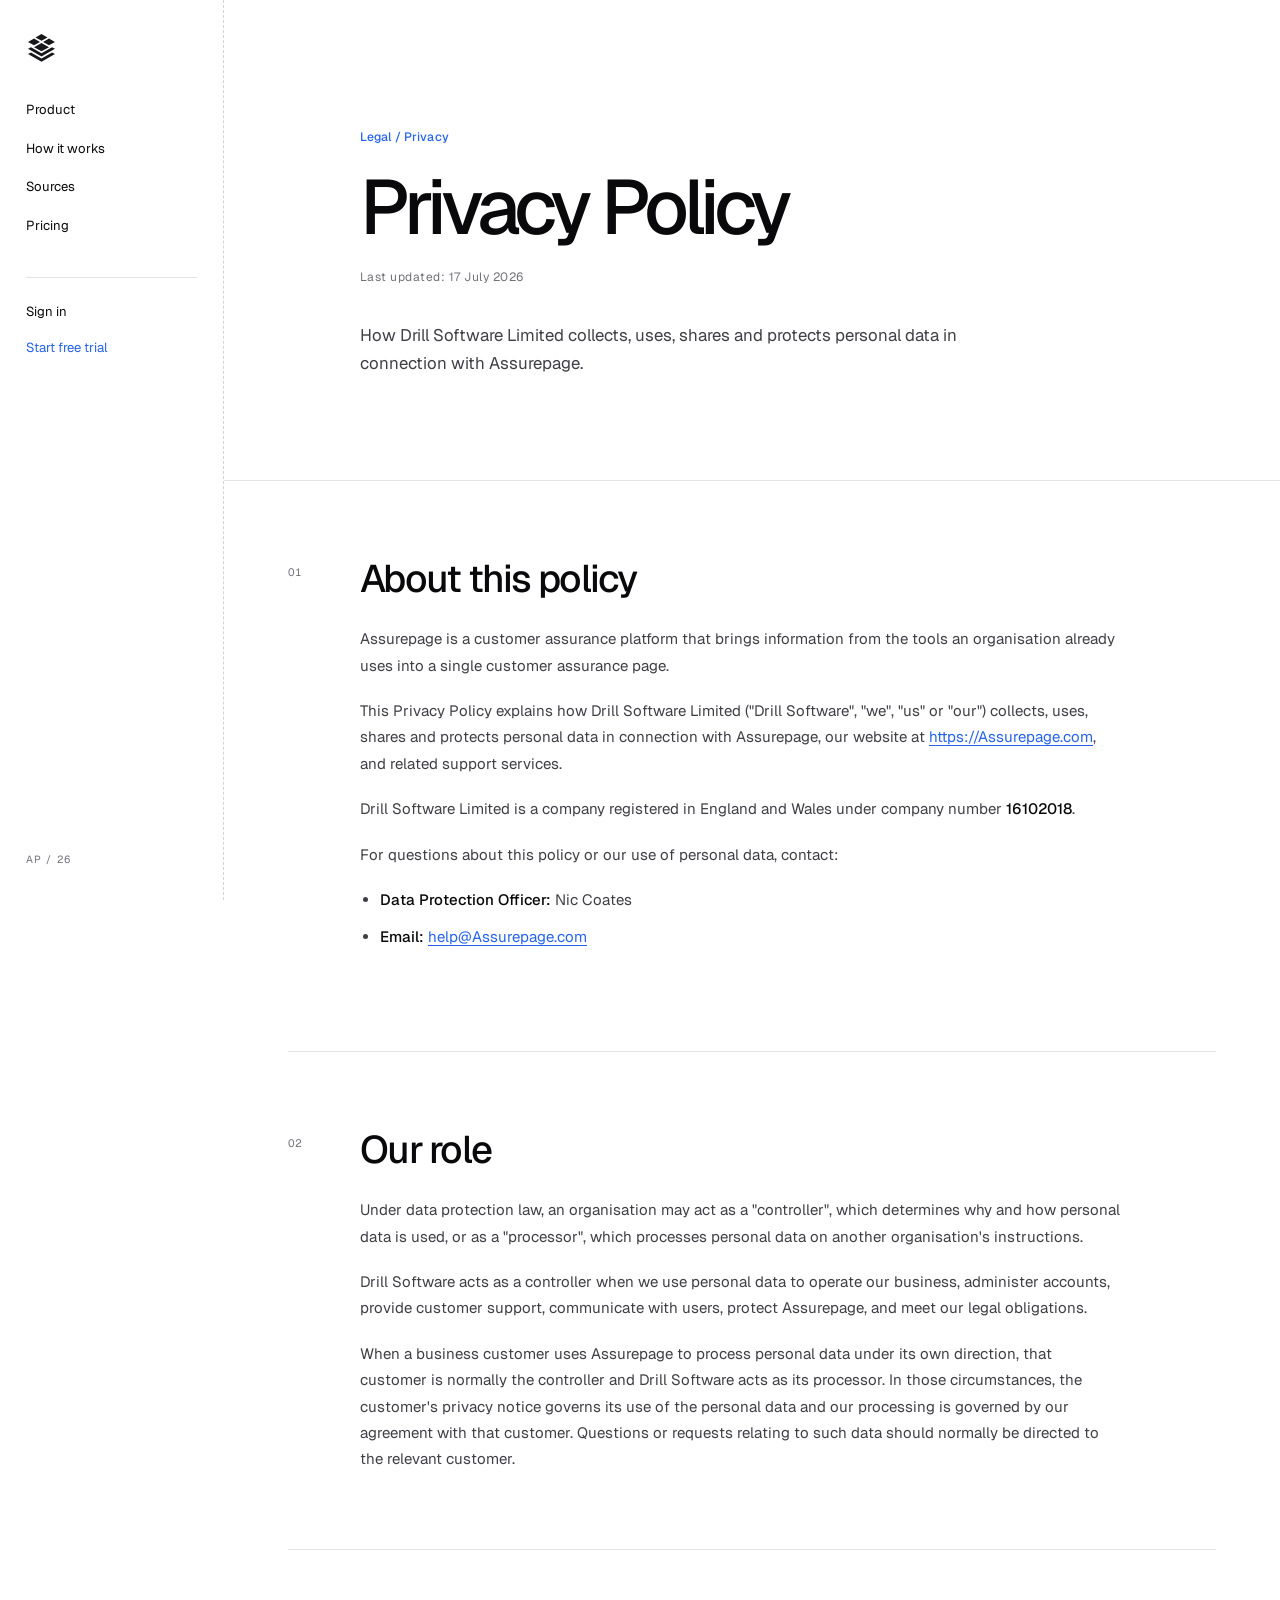
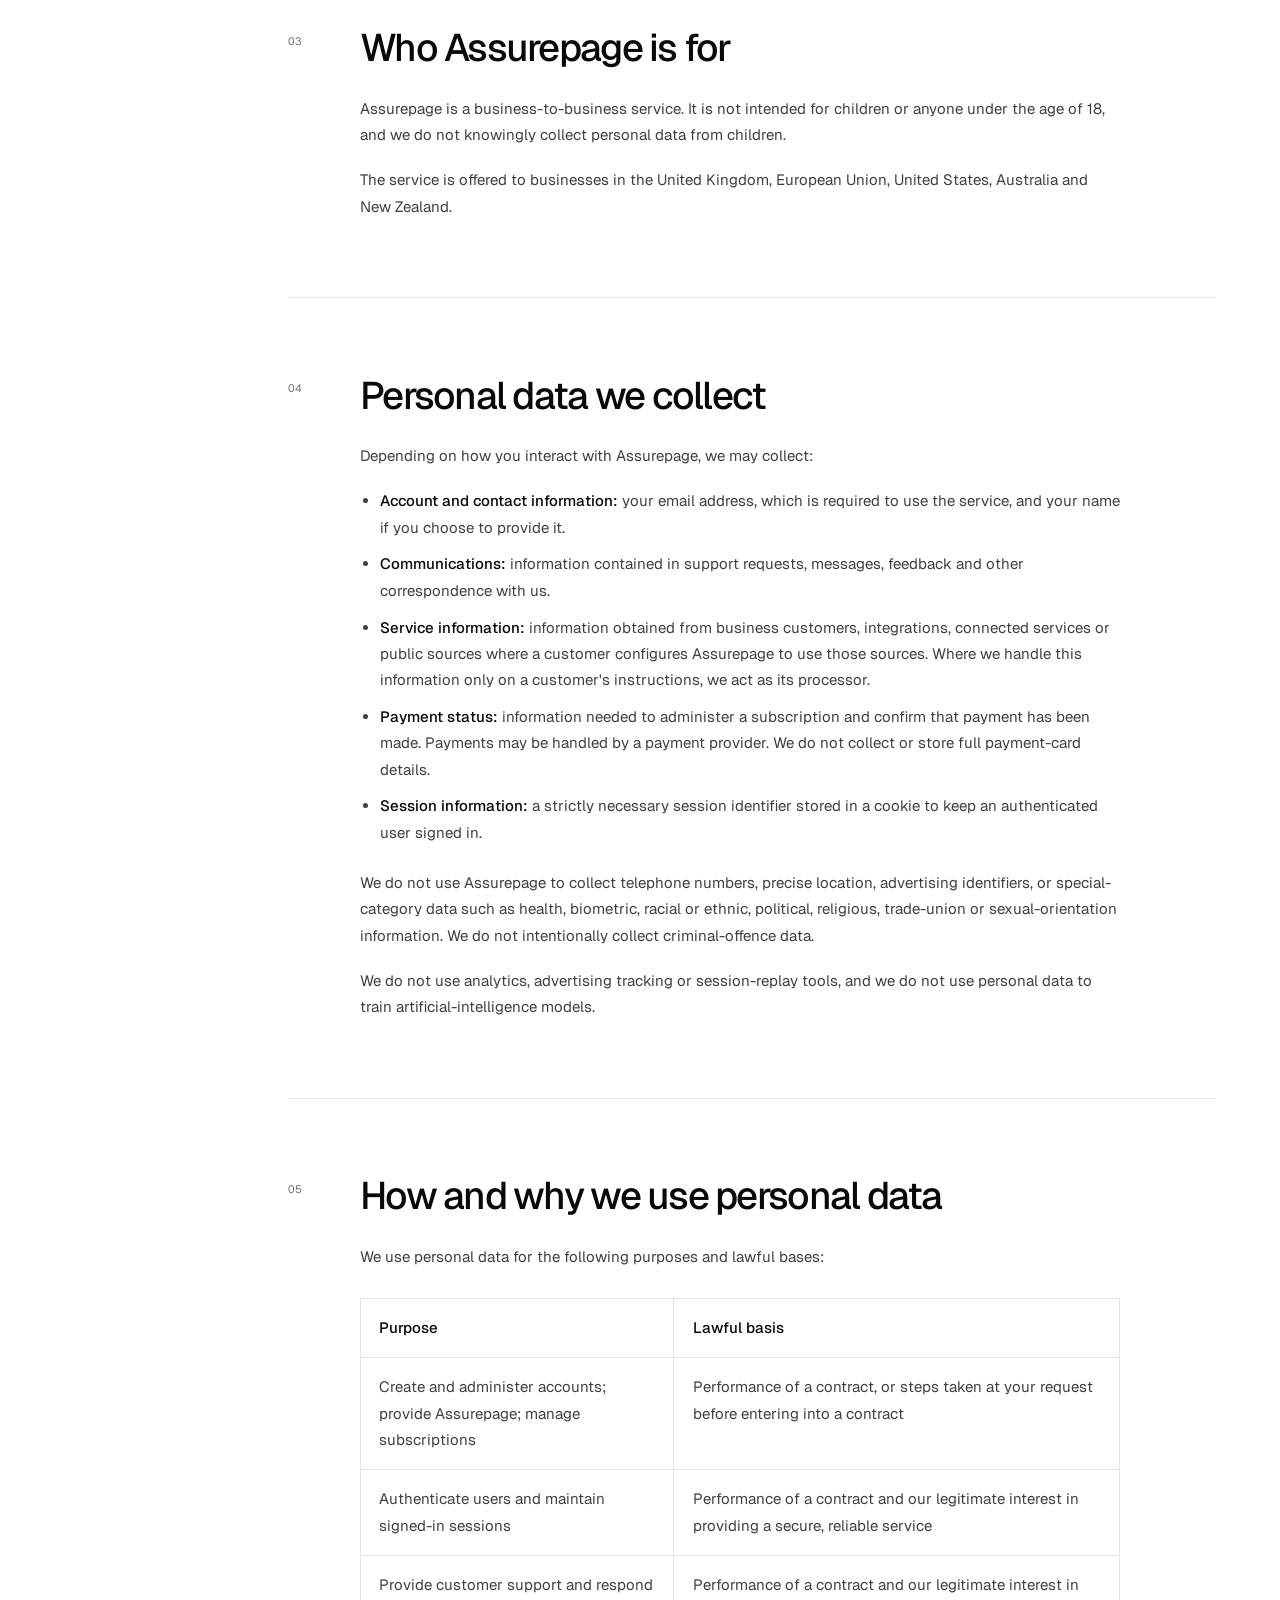
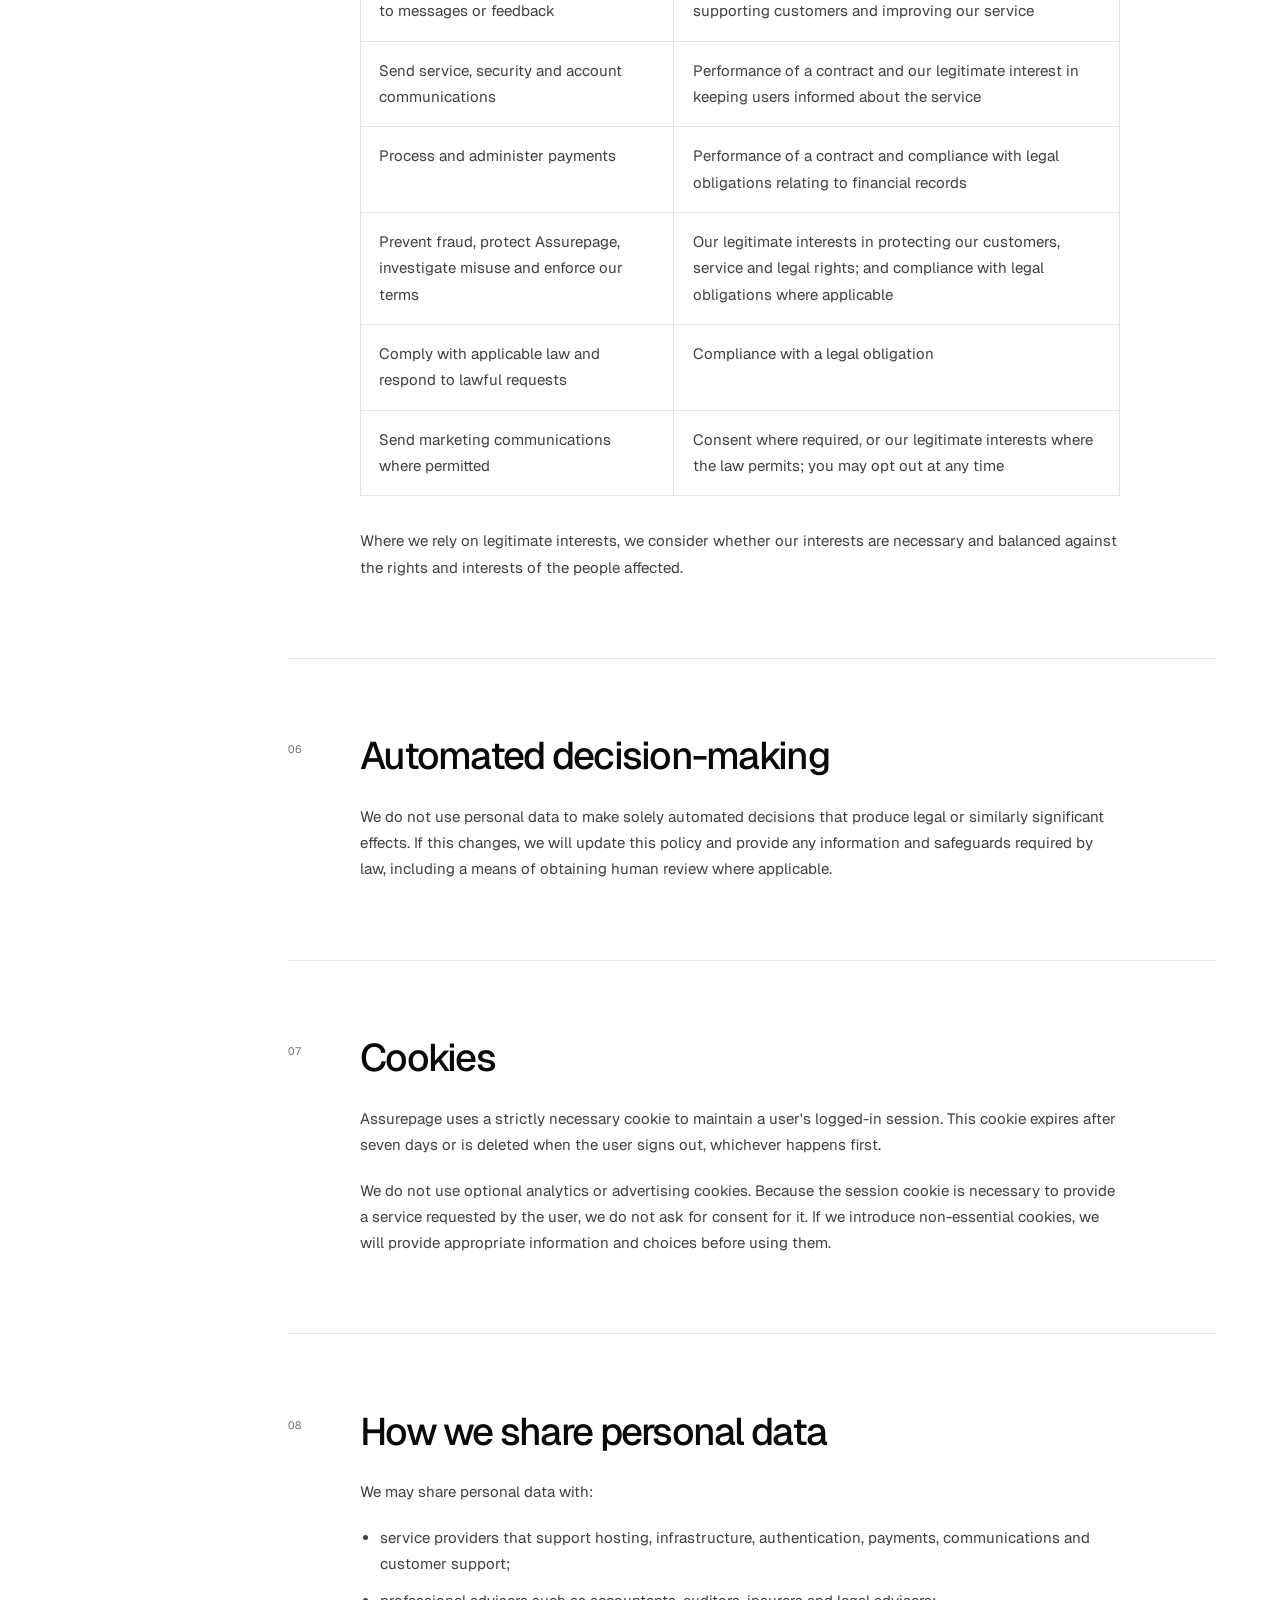
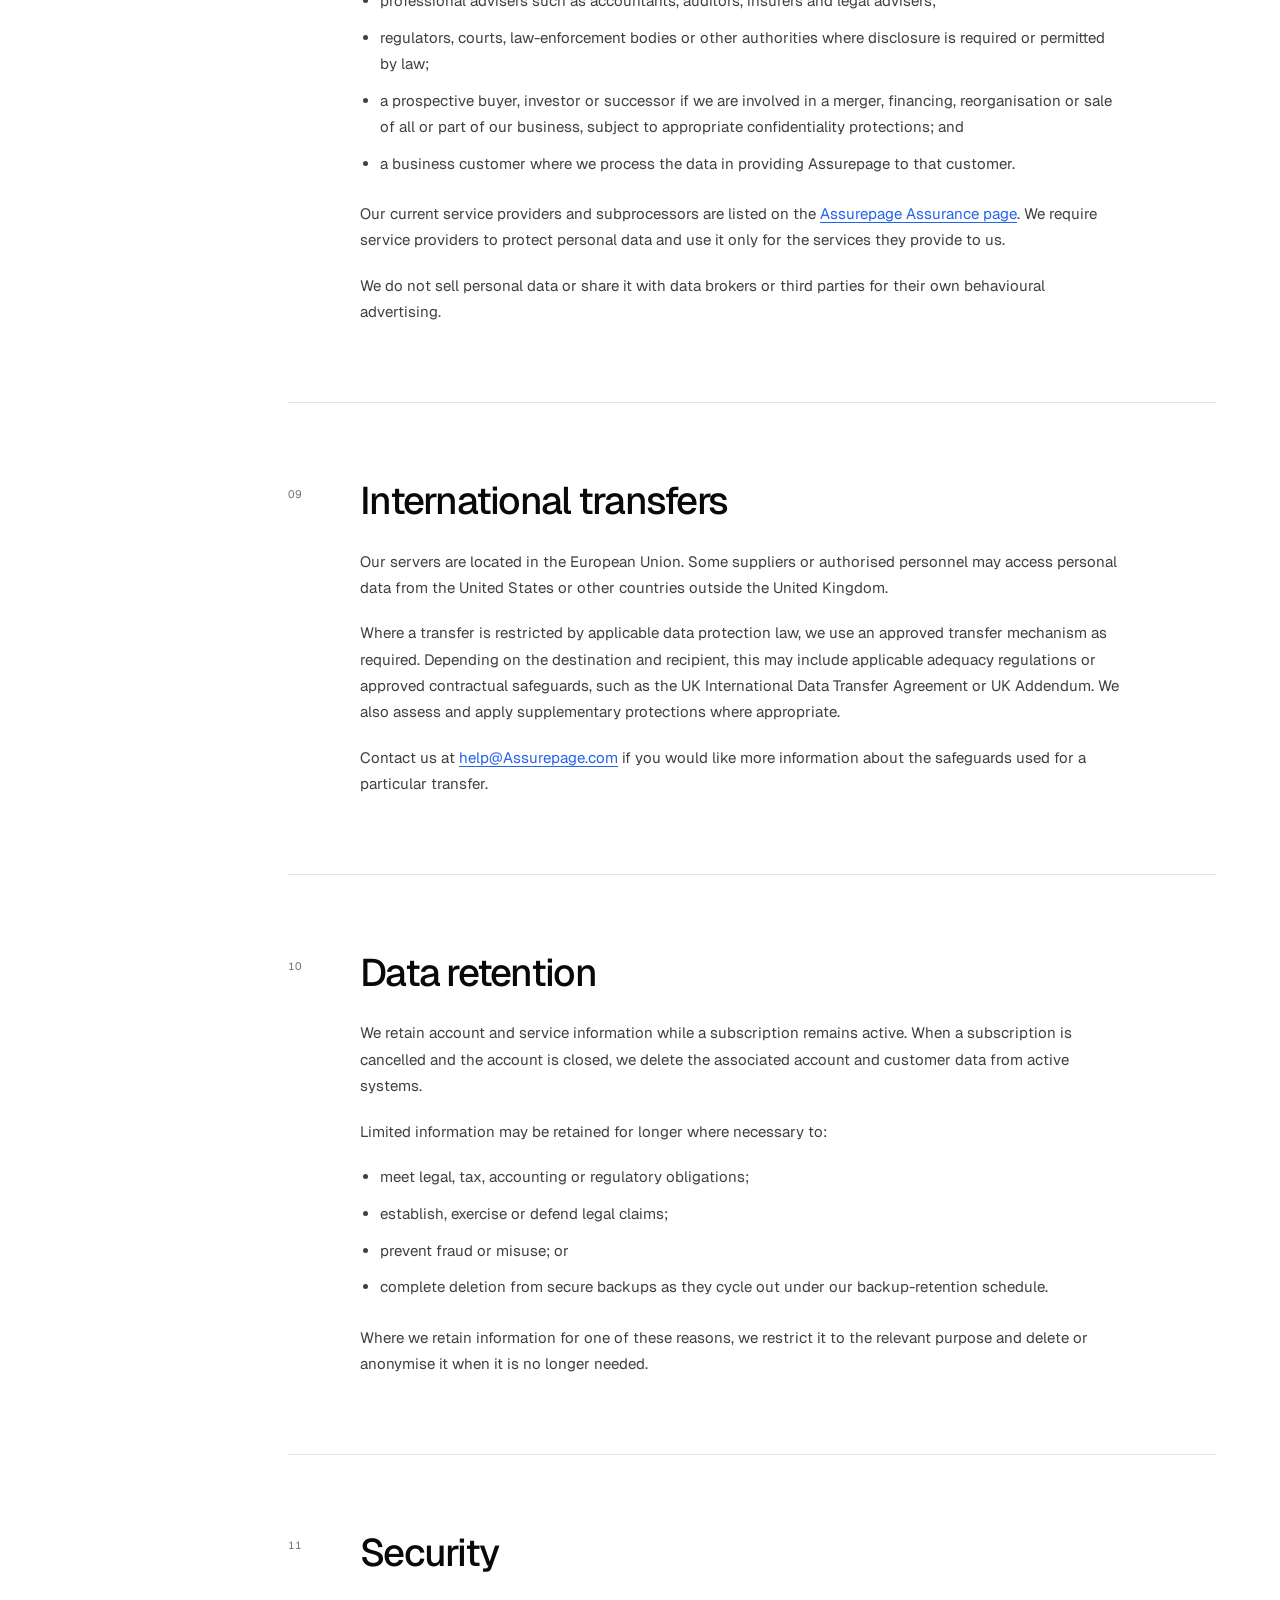
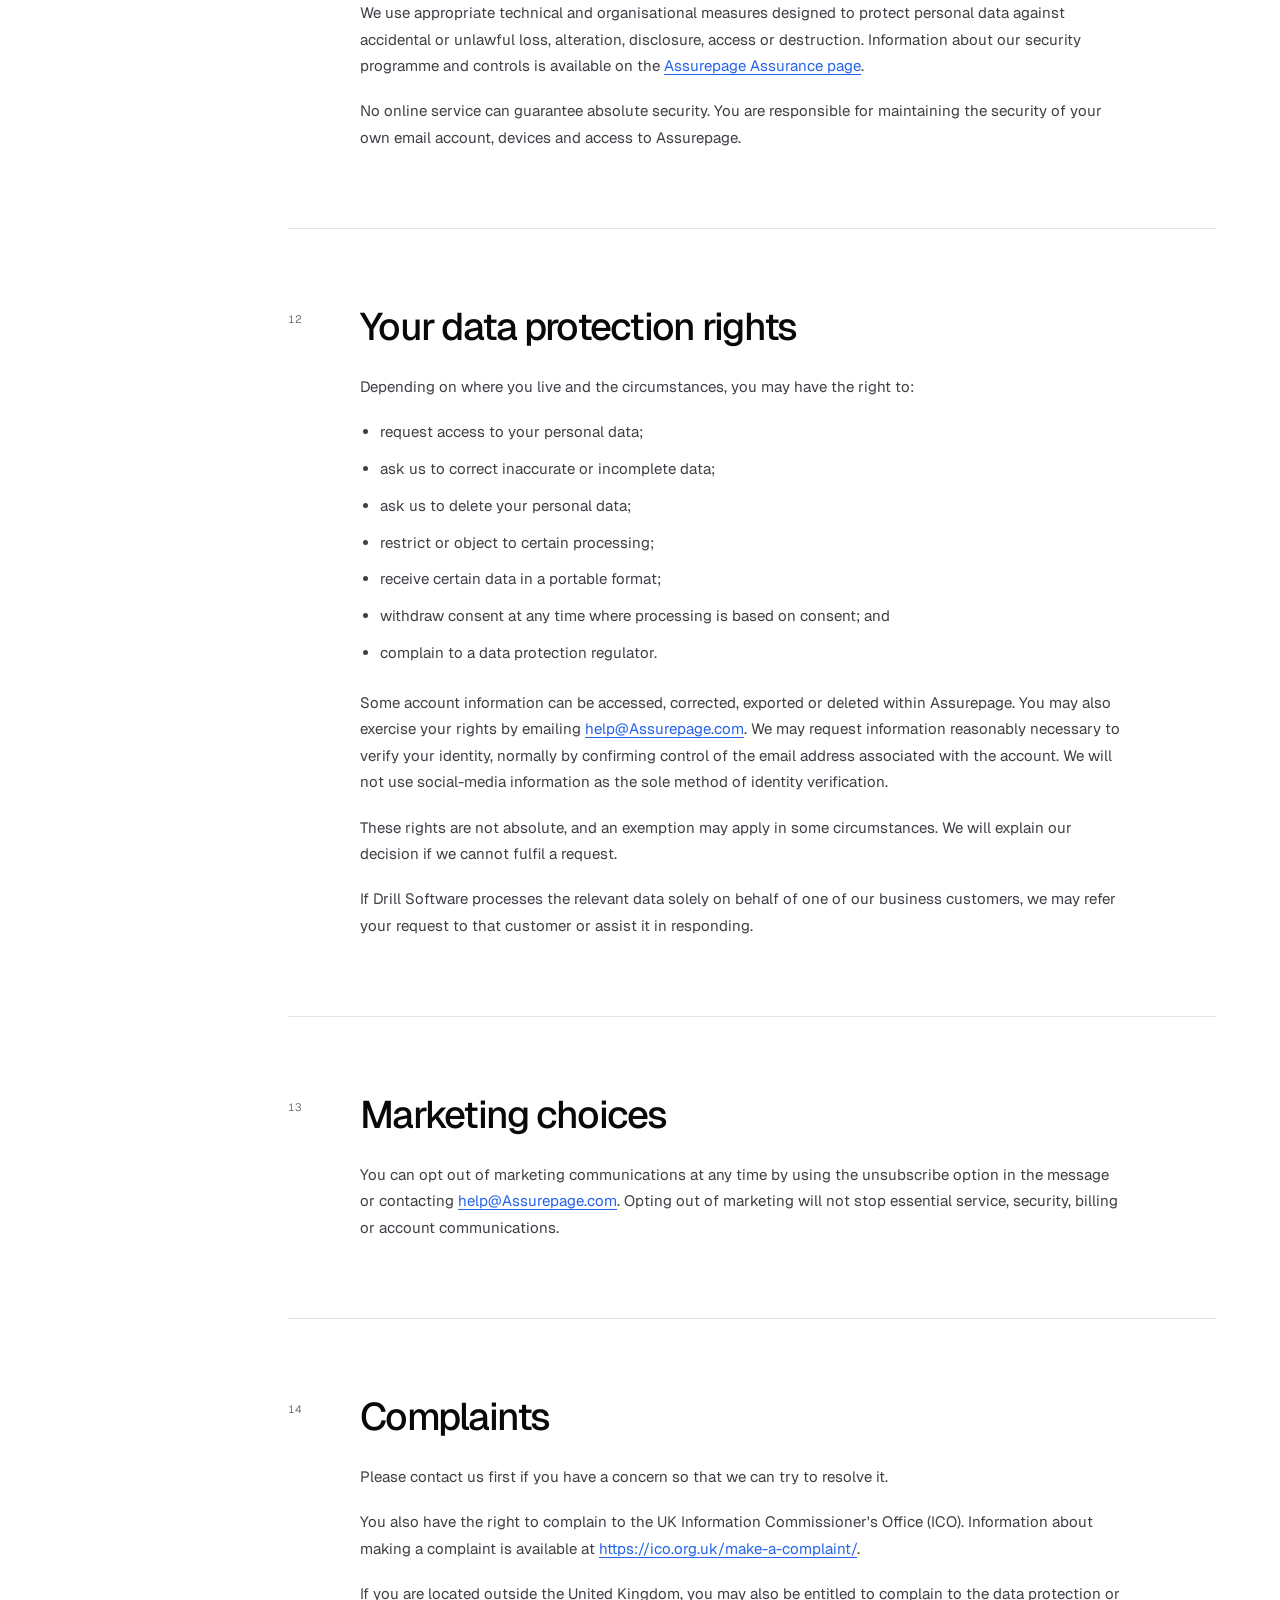
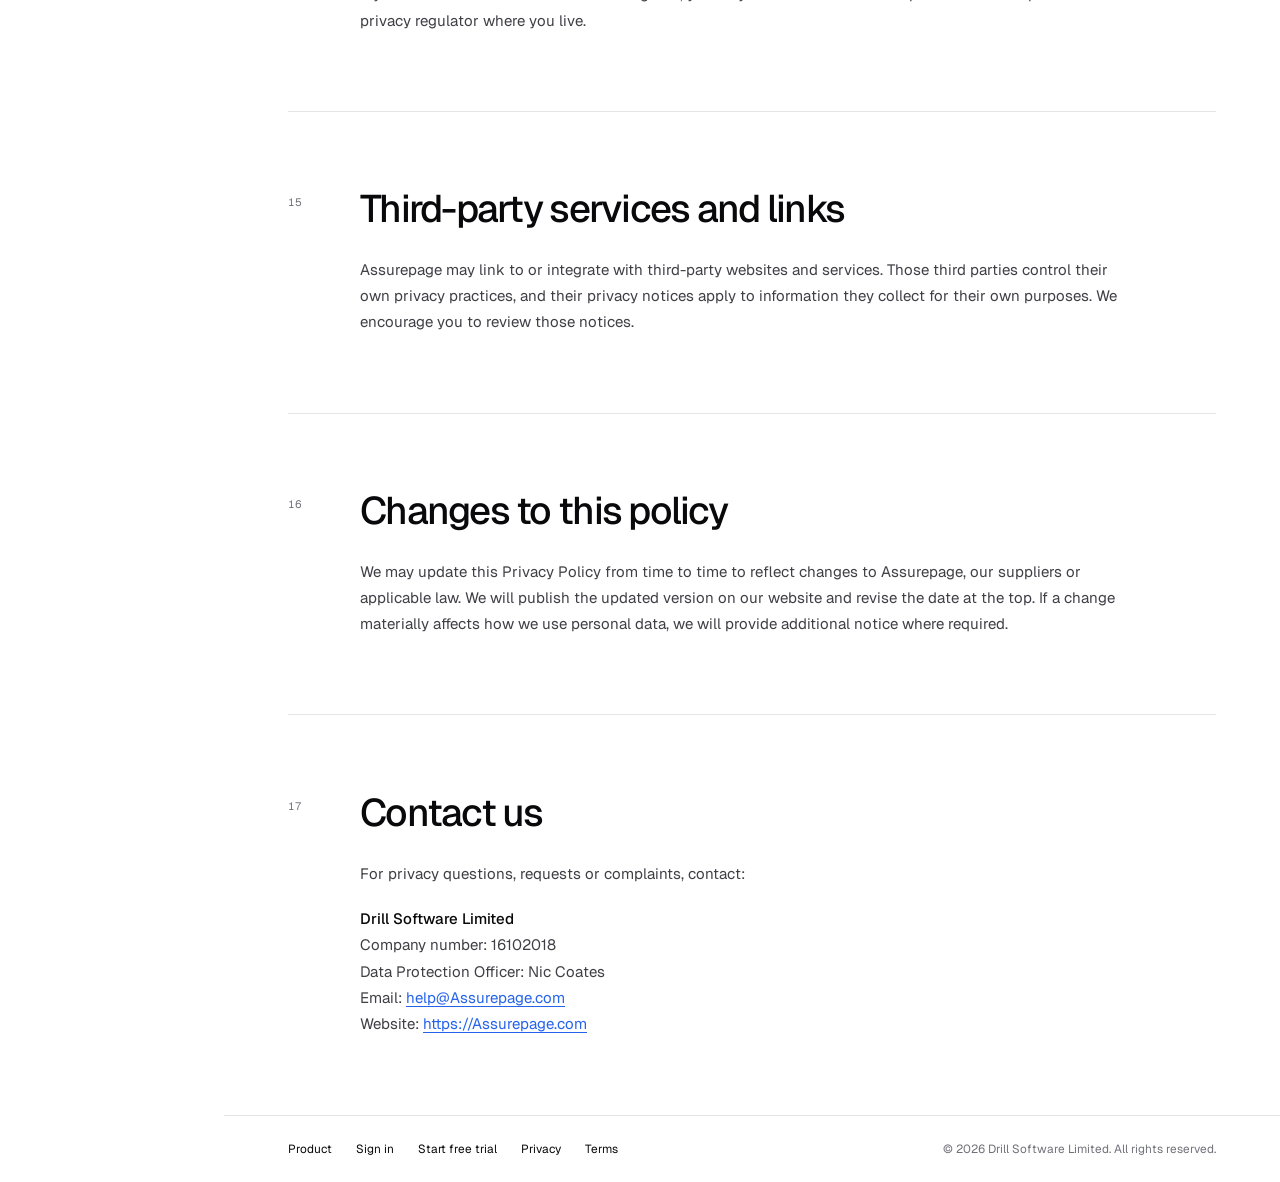
==== commit df2090d1: "Add Fernand support and update site navigation" ====
--- a/privacy/index.html
+++ b/privacy/index.html
@@ -14,18 +14,23 @@
   <link rel="stylesheet" href="https://fonts.bunny.net/css?family=geist:400,500,600&display=swap">
   <link rel="stylesheet" href="/styles.css">
   <script src="/script.js" defer></script>
+  <script>
+    (function (w){if (typeof w.Fernand !== "function") {var f = function () {f.q[arguments[0] == 'set' ? 'unshift' : 'push'](arguments);};f.q = [];w.Fernand = f;}})(window);
+    Fernand('init', { appId: 'assurepage' })
+  </script>
+  <script async src="https://messenger.getfernand.com/client.js"></script>
 </head>
 <body class="legal-page">
   <a class="skip" href="#main">Skip to content</a>
   <aside class="rail" aria-label="Primary navigation">
     <a class="brand" href="/" aria-label="Assurepage home"><img src="/images/favicon.svg" alt=""></a>
-    <div class="rail-links"><nav><a href="/#product">Product</a><a href="/#how-it-works">How it works</a><a href="/#sources">Sources</a><a href="/#pricing">Pricing</a><a href="/help">Help</a></nav>
+    <div class="rail-links"><nav><a href="/#product">Product</a><a href="/#how-it-works">How it works</a><a href="/#sources">Sources</a><a href="/#pricing">Pricing</a></nav>
     <div class="rail-account"><a href="https://app.Assurepage.com/login">Sign in</a><a class="blue-link" href="https://app.Assurepage.com/signup">Start free trial</a></div></div><span class="rail-mark">AP / 26</span>
   </aside>
   <header class="mobile-header">
     <a class="brand" href="/" aria-label="Assurepage home"><img src="/images/favicon.svg" alt=""></a>
     <button class="menu-button" type="button" aria-expanded="false" aria-controls="mobile-menu">Menu <i aria-hidden="true"></i></button>
-    <nav id="mobile-menu"><a href="/#product">Product</a><a href="/#how-it-works">How it works</a><a href="/#sources">Sources</a><a href="/#pricing">Pricing</a><a href="/help">Help</a><a href="https://app.Assurepage.com/login">Sign in</a><a href="https://app.Assurepage.com/signup">Start free trial</a></nav>
+    <nav id="mobile-menu"><a href="/#product">Product</a><a href="/#how-it-works">How it works</a><a href="/#sources">Sources</a><a href="/#pricing">Pricing</a><a href="https://app.Assurepage.com/login">Sign in</a><a href="https://app.Assurepage.com/signup">Start free trial</a></nav>
   </header>
 
   <main id="main" class="policy-main">
--- a/styles.css
+++ b/styles.css
@@ -1,13 +1,13 @@
-:root{--ink:#09090b;--text:#3f3f46;--muted:#71717a;--line:#e4e4e7;--line2:#d4d4d8;--soft:#fafafa;--blue:#2563eb;--rail:176px;--pad:clamp(2rem,5vw,6rem)}
+:root{--ink:#09090b;--text:#3f3f46;--muted:#71717a;--line:#e4e4e7;--line2:#d4d4d8;--soft:#fafafa;--blue:#2563eb;--rail:224px;--pad:clamp(2rem,5vw,6rem)}
 *{box-sizing:border-box}html{scroll-behavior:smooth}body{margin:0;background:#fff;color:var(--ink);font:400 16px/1.55 Geist,Arial,sans-serif;-webkit-font-smoothing:antialiased}a{color:inherit;text-decoration:none}button{font:inherit;color:inherit}.skip{position:fixed;z-index:100;top:.75rem;left:.75rem;padding:.7rem 1rem;background:var(--ink);color:#fff;transform:translateY(-160%)}.skip:focus{transform:none}a:focus-visible,button:focus-visible{outline:2px solid var(--blue);outline-offset:3px}section[tabindex="-1"]:focus-visible{outline:none}section[tabindex="-1"]:focus-visible .eyebrow{outline:2px solid var(--blue);outline-offset:4px;width:max-content}.rail{position:fixed;z-index:20;inset:0 auto 0 0;width:var(--rail);display:flex;flex-direction:column;padding:2rem 1.6rem;border-right:1px solid var(--line);background:#fff}.brand{display:flex;align-items:center;gap:.75rem;font-weight:600;letter-spacing:-.03em}.brand img{width:32px;height:32px}.rail nav{display:flex;flex-direction:column;align-items:flex-start;gap:1.15rem;margin-top:5rem}.rail nav button,.rail nav a,.rail-account a{padding:0;border:0;background:none;font-size:.82rem;cursor:pointer}.rail nav button:hover,.rail nav a:hover,footer a:hover,footer button:hover{color:var(--blue)}.rail nav [aria-current="page"],.mobile-header nav [aria-current="page"]{color:var(--blue)}.rail-account{display:flex;flex-direction:column;gap:1rem;margin-top:2.5rem;padding-top:1.5rem;border-top:1px solid var(--line)}.blue-link,.outcome,.build-step strong{color:var(--blue)}.rail-mark{margin-top:auto;color:var(--muted);font-size:.65rem;letter-spacing:.12em}.mobile-header{display:none}.chapter,.build,footer{margin-left:var(--rail)}.chapter{border-bottom:1px solid var(--line)}
 .hero{min-height:100vh;display:grid;grid-template-columns:minmax(330px,.72fr) minmax(560px,1.28fr);gap:clamp(3rem,5vw,6rem);align-items:start;padding:clamp(5rem,7vw,6.5rem) var(--pad) 3rem}.hero-copy{padding-top:1rem}.eyebrow{margin:0 0 1.25rem;color:var(--blue);font-size:.76rem;font-weight:500;letter-spacing:.01em}.hero h1,.editorial h2,.build-step h2{margin:0;max-width:760px;font-size:clamp(2.6rem,4.4vw,5rem);font-weight:500;line-height:1;letter-spacing:-.06em}.hero h1{font-size:clamp(3rem,4.8vw,5.2rem)}.lede,.intro{max-width:650px;margin:1.7rem 0 0;color:var(--text);font-size:1rem;line-height:1.65}.actions{display:flex;align-items:center;gap:1.4rem;margin-top:2rem}.button{display:inline-flex;min-height:46px;align-items:center;justify-content:center;padding:.75rem 1.1rem;border:1px solid var(--ink);background:#fff;font-size:.84rem;font-weight:500}.primary{border-color:var(--blue);background:var(--blue);color:#fff}.text-action,.scroll-cue{padding:.65rem 0;border:0;background:none;color:var(--blue);font-size:.84rem;cursor:pointer}.note{margin:.65rem 0 0;color:var(--muted);font-size:.75rem}.hero-preview{min-width:0}.page-label,.stage-meta{color:var(--muted);font-size:.64rem;letter-spacing:.08em;text-transform:uppercase}.hero-crop{position:relative;height:min(68vh,680px);margin-top:.65rem;overflow:hidden}.hero-crop:after{content:"";position:absolute;inset:auto 0 0;height:80px;background:linear-gradient(transparent,#fff);pointer-events:none}.customer-page{padding:1.1rem;border:1px solid var(--line2);background:#fff;box-shadow:0 18px 55px rgba(9,9,11,.07)}.customer-head{position:relative;display:grid;grid-template-columns:40px 1fr auto;gap:1rem;align-items:start;padding:1rem;border:1px solid var(--line);background:var(--soft);overflow:hidden}.customer-head:after{content:"";position:absolute;inset:0 0 0 62%;background-image:linear-gradient(var(--line) 1px,transparent 1px),linear-gradient(90deg,var(--line) 1px,transparent 1px);background-size:22px 22px;opacity:.45}.acme-logo{position:relative;z-index:1;display:grid;place-items:center;width:38px;height:38px;background:var(--ink);color:#fff;font-weight:600}.customer-title,.customer-actions{position:relative;z-index:1}.customer-title h2{margin:0;font-size:1.12rem}.customer-title p{margin:.1rem 0;color:var(--text);font-size:.67rem}.customer-title span{color:var(--muted);font-size:.6rem}.customer-actions{display:flex;gap:.45rem}.customer-actions a{padding:.4rem .55rem;border:1px solid var(--ink);background:#fff;font-size:.6rem}.customer-actions a:last-child{background:var(--ink);color:#fff}.product-card{position:relative;padding:1rem;border:1px solid var(--line);border-top-color:var(--ink);background:#fff}.customer-page>.product-card{margin-top:.8rem}.product-columns{display:grid;grid-template-columns:1fr 1fr;gap:.8rem;margin-top:.8rem}.card-heading{display:flex;align-items:center;gap:.6rem}.card-heading h3{margin:0;font-size:.74rem;font-weight:500}.icon{display:grid;place-items:center;width:25px;height:25px;background:#f4f4f5;color:var(--muted);font-size:.68rem}.product-card>p{margin:.65rem 0;color:var(--muted);font-size:.6rem}.security-grid{display:grid;grid-template-columns:1fr 1fr;gap:1.2rem;padding-top:.7rem;border-top:1px solid var(--line)}.security-grid b{font-size:.6rem}.data-row{display:flex;gap:.55rem;align-items:start;margin-top:.55rem;font-size:.62rem}.data-row small,.vendor-list small,.resource-grid small{display:block;color:var(--muted)}.data-icon{display:grid;place-items:center;flex:none;width:23px;height:23px;border:1px solid var(--line);color:var(--muted)}.data-icon.blue{color:var(--blue)}.data-icon.amber{color:#d97706}.data-row.compact{margin-top:.4rem}.status-dot{width:8px;height:8px;margin:6px 7px;background:#16a34a}.rule{padding-block:.55rem;border-block:1px solid var(--line)}.incident{display:flex;flex-direction:column;margin-top:.6rem;font-size:.58rem}.incident b{color:var(--muted);font-weight:500;text-transform:uppercase}.incident strong{font-weight:500}.vendor-list{display:flex;flex-direction:column;border-top:1px solid var(--line)}.vendor-list>span{position:relative;padding:.4rem 0 .4rem 1.7rem;border-bottom:1px solid var(--line);font-size:.6rem}.vendor-list i{position:absolute;left:0;top:.45rem;display:grid;place-items:center;width:18px;height:18px;background:#f4f4f5;color:var(--blue);font-style:normal}.list-link{display:block;margin-top:.5rem;font-size:.58rem}.resource-grid{display:grid;grid-template-columns:repeat(4,1fr);gap:.7rem;padding-top:.65rem;border-top:1px solid var(--line);font-size:.57rem}.scroll-cue{display:block;margin-top:.7rem}
 .editorial{position:relative;display:grid;grid-template-columns:72px minmax(0,1fr);padding:clamp(5rem,8vw,9rem) var(--pad)}.chapter-no{color:var(--muted);font-size:.68rem;font-variant-numeric:tabular-nums}.editorial>div{max-width:1220px}.editorial h2{font-size:clamp(2.3rem,4vw,4.5rem)}.problem-lines{display:grid;grid-template-columns:repeat(3,1fr);gap:clamp(2rem,5vw,6rem);margin-top:4rem;padding-top:1.4rem;border-top:1px solid var(--line)}.problem-lines span{color:var(--blue);font-size:.68rem}.problem-lines h3{margin:1.3rem 0 .45rem;font-size:1rem;font-weight:500}.problem-lines p{max-width:280px;margin:0;color:var(--text);font-size:.86rem}.outcome{margin-top:3rem;font-size:.9rem;font-weight:500}
 .build{position:relative;display:grid;grid-template-columns:minmax(320px,.78fr) minmax(520px,1.22fr);gap:clamp(3rem,6vw,7rem);padding:0 var(--pad)}.build-copy{padding-left:72px}.build-step{min-height:92vh;display:flex;flex-direction:column;justify-content:center;max-width:470px;padding:5rem 0}.build-step .chapter-no{margin-bottom:2.2rem}.build-step h2{font-size:clamp(2.2rem,3.4vw,3.7rem)}.build-step>p:not(.eyebrow){color:var(--text)}.build-step strong{display:block;margin-top:1.4rem;font-size:.88rem;font-weight:500}.clarification{padding-left:1rem;border-left:2px solid var(--blue);font-size:.84rem}.build-stage{position:sticky;top:4vh;align-self:start;height:96vh;padding-top:2rem;overflow:hidden}.stage-meta{display:flex;justify-content:space-between;margin-bottom:.6rem}.build-page{max-width:760px;transform-origin:top center;transition:height .45s ease}.build-layer{transition:opacity .35s ease,transform .35s ease,border-color .35s ease;transform-origin:top}.build-layer .surfaced{display:none;position:absolute;top:-1px;right:.8rem;padding:.22rem .45rem;background:var(--blue);color:#fff;font-size:.52rem;letter-spacing:.06em;text-transform:uppercase}.build-page[data-active="security"] .reliability,.build-page[data-active="security"] .subprocessors,.build-page[data-active="security"] .resources{display:none}.build-page[data-active="reliability"] .subprocessors,.build-page[data-active="reliability"] .resources{display:none}.build-page[data-active="subprocessors"] .resources{display:none}.build-page:not([data-active="complete"]) .build-layer{opacity:.42}.build-page[data-active="security"] .security,.build-page[data-active="reliability"] .reliability,.build-page[data-active="subprocessors"] .subprocessors,.build-page[data-active="resources"] .resources{opacity:1;border-color:var(--blue);transform:translateY(-3px)}.build-page[data-active="security"] .security .surfaced,.build-page[data-active="reliability"] .reliability .surfaced,.build-page[data-active="subprocessors"] .subprocessors .surfaced,.build-page[data-active="resources"] .resources .surfaced{display:block}
-.source-list{display:grid;grid-template-columns:repeat(5,1fr);margin-top:4rem;border-block:1px solid var(--line)}.source-list span{padding:1.4rem;color:var(--muted);font-size:.68rem}.source-list span+span{border-left:1px solid var(--line)}.source-list b{display:block;margin-top:1.4rem;color:var(--ink);font-size:1rem;font-weight:500}.source-rules{display:grid;grid-template-columns:repeat(4,1fr);gap:2rem;margin-top:3rem}.source-rules p{margin:0;color:var(--text);font-size:.82rem}.source-rules b{display:block;color:var(--ink)}.steps{display:grid;grid-template-columns:repeat(3,1fr);gap:4rem;margin-top:4rem;padding-top:1.4rem;border-top:1px solid var(--line)}.steps span{color:var(--blue);font-size:.7rem}.steps h3{margin:1.4rem 0 .6rem;font-size:1.15rem;font-weight:500}.steps p,.positioning{color:var(--text);font-size:.88rem}.positioning{margin-top:4rem;padding-top:1.4rem;border-top:1px solid var(--line)}
+.source-groups{display:grid;grid-template-columns:2fr 3fr;gap:2rem;margin-top:4rem}.source-group h3{margin:0 0 .75rem;color:var(--muted);font-size:.72rem;font-weight:500;letter-spacing:.04em;text-transform:uppercase}.source-list{display:grid;grid-template-columns:repeat(auto-fit,minmax(120px,1fr));border-block:1px solid var(--line)}.source-list span{padding:1.4rem;color:var(--muted);font-size:.68rem}.source-list span+span{border-left:1px solid var(--line)}.source-list b{display:block;margin-top:1.4rem;color:var(--ink);font-size:1rem;font-weight:500}.source-rules{display:grid;grid-template-columns:repeat(4,1fr);gap:2rem;margin-top:3rem}.source-rules p{margin:0;color:var(--text);font-size:.82rem}.source-rules b{display:block;color:var(--ink)}.steps{display:grid;grid-template-columns:repeat(3,1fr);gap:4rem;margin-top:4rem;padding-top:1.4rem;border-top:1px solid var(--line)}.steps span{color:var(--blue);font-size:.7rem}.steps h3{margin:1.4rem 0 .6rem;font-size:1.15rem;font-weight:500}.steps p,.positioning{color:var(--text);font-size:.88rem}.positioning{margin-top:4rem;padding-top:1.4rem;border-top:1px solid var(--line)}
 .benefits{grid-template-columns:72px .8fr 1.2fr;background:var(--ink);color:#fff}.benefits .chapter-no{color:#a1a1aa}.benefit-lead h2{font-size:clamp(2.3rem,4vw,4.4rem)}.benefit-grid{display:grid;grid-template-columns:1fr 1fr}.benefit-grid article{padding:0 2rem 2.5rem;border-left:1px solid #3f3f46}.benefit-grid span,.benefit-grid p{color:#a1a1aa;font-size:.78rem}.benefit-grid h3{margin:1.7rem 0 .6rem;font-size:1rem;font-weight:500}.benefit-grid p{margin:0}.pricing-copy>p:last-child{max-width:650px;color:var(--text)}.price-panel{margin-top:4rem;border:1px solid var(--line);box-shadow:0 12px 35px rgba(9,9,11,.04)}.price-top{display:flex;justify-content:space-between;gap:2rem;padding:2rem}.plan{font-size:.76rem;font-weight:500;text-transform:uppercase}.price{margin:1rem 0 .2rem}.price strong{font-size:3.6rem;font-weight:500;letter-spacing:-.06em}.price span,.price-top>div>p:last-child{color:var(--muted);font-size:.78rem}.billing{display:flex;align-self:start;border:1px solid var(--line)}.billing button{padding:.65rem .8rem;border:0;background:#fff;color:var(--muted);font-size:.72rem;cursor:pointer}.billing button+button{border-left:1px solid var(--line)}.billing button.selected{background:var(--ink);color:#fff}.billing small{display:block;font-size:.57rem}.saving{padding:.7rem 2rem;background:#eff6ff;color:#1d4ed8;font-size:.8rem}.price-panel ul{display:grid;grid-template-columns:repeat(3,1fr);gap:.85rem 2rem;margin:0;padding:2rem;list-style:none;border-top:1px solid var(--line)}.price-panel li{position:relative;padding-left:1.3rem;color:var(--text);font-size:.78rem}.price-panel li:before{content:"✓";position:absolute;left:0;color:var(--blue)}.price-panel>.button{margin:0 2rem}.trial{margin:1rem 2rem 2rem;color:var(--muted);font-size:.75rem}.final>div{display:grid;grid-template-columns:1fr auto;align-items:end;gap:1rem 4rem}.final p{max-width:600px;color:var(--text)}.final .button{grid-column:2;grid-row:1/3}.final .note{grid-column:2;grid-row:3}footer{display:grid;grid-template-columns:1fr 2fr 1.2fr;gap:3rem;padding:3.5rem var(--pad);font-size:.72rem}.footer-brand p,.legal{color:var(--muted)}footer nav{display:flex;flex-wrap:wrap;align-content:start;gap:1rem 1.5rem}footer nav button{padding:0;border:0;background:none;cursor:pointer}.legal p{margin:0 0 .5rem}
-@media(max-width:1180px){:root{--rail:164px}.hero{grid-template-columns:1fr;padding-top:5rem}.hero-copy{max-width:720px}.hero-crop{height:650px}.build{grid-template-columns:minmax(280px,.8fr) minmax(440px,1.2fr);gap:3rem}.build-copy{padding-left:40px}.build-page{transform:scale(.9)}.benefits{grid-template-columns:60px 1fr}.benefit-grid{grid-column:2;margin-top:3rem}.editorial{grid-template-columns:60px 1fr}.source-rules{grid-template-columns:1fr 1fr}}
-@media(max-width:850px){.rail{display:none}.mobile-header{position:sticky;z-index:30;top:0;display:flex;align-items:center;justify-content:space-between;min-height:66px;padding:0 1.25rem;border-bottom:1px solid var(--line);background:rgba(255,255,255,.97)}.mobile-header .brand img{width:28px;height:28px}.mobile-header nav{position:absolute;top:66px;left:0;right:0;display:none;flex-direction:column;padding:1rem 1.25rem 1.5rem;border-bottom:1px solid var(--line);background:#fff}.mobile-header nav.open{display:flex}.mobile-header nav a,.mobile-header nav button{padding:.7rem 0;border:0;background:none;text-align:left}.menu-button{display:flex;align-items:center;gap:.6rem;border:0;background:none}.menu-button i,.menu-button i:before{display:block;width:18px;height:1px;background:var(--ink);content:""}.menu-button i:before{transform:translateY(-5px)}.chapter,.build,footer{margin-left:0}.hero{min-height:0;padding:4.5rem var(--pad)}.hero-crop{height:620px}.build{display:block;padding-inline:var(--pad)}.build-copy{padding:0}.build-step{min-height:0;padding:5rem 0 2rem}.build-stage{position:relative;top:auto;height:auto;padding:0 0 5rem;overflow:visible}.build-page{transform:none}.stage-meta{display:none}.build-step:not(:first-child){border-top:1px solid var(--line)}.build-step.completed{padding-bottom:3rem}.build-page[data-active] .build-layer{display:block;opacity:1;transform:none;border-color:var(--line)}.build-layer .surfaced{display:none!important}.source-list{grid-template-columns:repeat(3,1fr)}.source-list span:nth-child(4){border-left:0}.source-list span:nth-child(n+4){border-top:1px solid var(--line)}.benefits{grid-template-columns:60px 1fr}.benefit-grid{grid-template-columns:1fr 1fr}.price-panel ul{grid-template-columns:1fr 1fr}.final>div{display:block}.final .button{margin-top:1.5rem}footer{grid-template-columns:1fr 1fr}.legal{grid-column:1/-1}}
-@media(max-width:600px){:root{--pad:1.25rem}.hero{padding-block:4rem}.hero h1{font-size:clamp(2.8rem,14vw,4.2rem)}.actions{align-items:flex-start;flex-direction:column;gap:.3rem}.hero-crop{height:570px}.customer-page{padding:.65rem}.customer-head{grid-template-columns:34px 1fr}.customer-actions{grid-column:2}.product-columns,.security-grid{grid-template-columns:1fr}.resource-grid{grid-template-columns:1fr 1fr}.editorial{grid-template-columns:1fr;padding-block:4.5rem}.chapter-no{margin-bottom:1.5rem}.problem-lines,.steps,.source-rules{grid-template-columns:1fr;gap:2rem}.source-list{grid-template-columns:1fr 1fr}.source-list span:nth-child(n){border-left:0;border-top:1px solid var(--line)}.source-list span:nth-child(even){border-left:1px solid var(--line)}.source-list span:first-child,.source-list span:nth-child(2){border-top:0}.benefits{grid-template-columns:1fr}.benefit-grid,.benefit-lead{grid-column:1}.benefit-grid{grid-template-columns:1fr;margin-top:2rem}.benefit-grid article{padding:1.5rem 0;border-left:0;border-top:1px solid #3f3f46}.price-top{flex-direction:column}.billing{width:100%}.billing button{flex:1}.price-panel ul{grid-template-columns:1fr}.price-panel ul,.price-top{padding:1.4rem}.price-panel>.button{margin-inline:1.4rem}.trial{margin-inline:1.4rem}footer{grid-template-columns:1fr}.legal{grid-column:auto}}
+@media(max-width:1180px){:root{--rail:208px}.hero{grid-template-columns:1fr;padding-top:5rem}.hero-copy{max-width:720px}.hero-crop{height:650px}.build{grid-template-columns:minmax(280px,.8fr) minmax(440px,1.2fr);gap:3rem}.build-copy{padding-left:40px}.build-page{transform:scale(.9)}.benefits{grid-template-columns:60px 1fr}.benefit-grid{grid-column:2;margin-top:3rem}.editorial{grid-template-columns:60px 1fr}.source-rules{grid-template-columns:1fr 1fr}}
+@media(max-width:850px){.rail{display:none}.mobile-header{position:sticky;z-index:30;top:0;display:flex;align-items:center;justify-content:space-between;min-height:66px;padding:0 1.25rem;border-bottom:1px solid var(--line);background:rgba(255,255,255,.97)}.mobile-header .brand img{width:28px;height:28px}.mobile-header nav{position:absolute;top:66px;left:0;right:0;display:none;flex-direction:column;padding:1rem 1.25rem 1.5rem;border-bottom:1px solid var(--line);background:#fff}.mobile-header nav.open{display:flex}.mobile-header nav a,.mobile-header nav button{padding:.7rem 0;border:0;background:none;text-align:left}.menu-button{display:flex;align-items:center;gap:.6rem;border:0;background:none}.menu-button i,.menu-button i:before{display:block;width:18px;height:1px;background:var(--ink);content:""}.menu-button i:before{transform:translateY(-5px)}.chapter,.build,footer{margin-left:0}.hero{min-height:0;padding:4.5rem var(--pad)}.hero-crop{height:620px}.build{display:block;padding-inline:var(--pad)}.build-copy{padding:0}.build-step{min-height:0;padding:5rem 0 2rem}.build-stage{position:relative;top:auto;height:auto;padding:0 0 5rem;overflow:visible}.build-page{transform:none}.stage-meta{display:none}.build-step:not(:first-child){border-top:1px solid var(--line)}.build-step.completed{padding-bottom:3rem}.build-page[data-active] .build-layer{display:block;opacity:1;transform:none;border-color:var(--line)}.build-layer .surfaced{display:none!important}.source-groups{grid-template-columns:1fr}.benefits{grid-template-columns:60px 1fr}.benefit-grid{grid-template-columns:1fr 1fr}.price-panel ul{grid-template-columns:1fr 1fr}.final>div{display:block}.final .button{margin-top:1.5rem}footer{grid-template-columns:1fr 1fr}.legal{grid-column:1/-1}}
+@media(max-width:600px){:root{--pad:1.25rem}.hero{padding-block:4rem}.hero h1{font-size:clamp(2.8rem,14vw,4.2rem)}.actions{align-items:flex-start;flex-direction:column;gap:.3rem}.hero-crop{height:570px}.customer-page{padding:.65rem}.customer-head{grid-template-columns:34px 1fr}.customer-actions{grid-column:2}.product-columns,.security-grid{grid-template-columns:1fr}.resource-grid{grid-template-columns:1fr 1fr}.editorial{grid-template-columns:1fr;padding-block:4.5rem}.chapter-no{margin-bottom:1.5rem}.problem-lines,.steps,.source-rules{grid-template-columns:1fr;gap:2rem}.source-groups{gap:2.5rem;margin-top:3rem}.source-list{grid-template-columns:1fr 1fr}.benefits{grid-template-columns:1fr}.benefit-grid,.benefit-lead{grid-column:1}.benefit-grid{grid-template-columns:1fr;margin-top:2rem}.benefit-grid article{padding:1.5rem 0;border-left:0;border-top:1px solid #3f3f46}.price-top{flex-direction:column}.billing{width:100%}.billing button{flex:1}.price-panel ul{grid-template-columns:1fr}.price-panel ul,.price-top{padding:1.4rem}.price-panel>.button{margin-inline:1.4rem}.trial{margin-inline:1.4rem}footer{grid-template-columns:1fr}.legal{grid-column:auto}}
 @media(prefers-reduced-motion:reduce){html{scroll-behavior:auto}*{animation-duration:.01ms!important;transition-duration:.01ms!important}.build-stage{position:relative;top:auto;height:auto}.build-step{min-height:0}.build-page[data-active] .build-layer{display:block;opacity:1;transform:none}}
 
 /* Three-column opening narrative: navigation / copy / one persistent page. */
@@ -19,22 +19,22 @@
   .page-state{float:right;color:var(--blue);font-size:.64rem;letter-spacing:.06em;text-transform:uppercase}
   .hero-crop{height:auto;max-height:calc(100vh - 8rem);overflow:hidden}
   .hero-crop:after{display:none}
-  .hero-preview.is-pinned{position:fixed;z-index:10;top:0;right:0;left:calc(44vw + 98px);height:100vh;min-height:0;padding:2rem var(--pad) 1rem clamp(2rem,4vw,4.5rem);border-left:1px dashed var(--line2);background:#fff;transform:translateY(var(--page-exit,0px));will-change:transform}
+  .hero-preview.is-pinned{position:fixed;z-index:10;top:0;right:0;left:calc(44vw + 125px);height:100vh;min-height:0;padding:2rem var(--pad) 1rem clamp(2rem,4vw,4.5rem);border-left:1px dashed var(--line2);background:#fff;transform:translateY(var(--page-exit,0px));will-change:transform}
   .hero-preview.is-pinned .hero-crop{max-height:calc(100vh - 4rem)}
-  .problem{display:block;width:calc(44vw - 77px);min-height:100vh;padding:clamp(5rem,8vw,8rem) clamp(2rem,4vw,4.5rem);border-right:1px dashed var(--line2)}
+  .problem{display:block;width:calc(44vw - 99px);min-height:100vh;padding:clamp(5rem,8vw,8rem) clamp(2rem,4vw,4.5rem);border-right:1px dashed var(--line2)}
   .problem>div{max-width:520px}
   .problem-lines{grid-template-columns:1fr;gap:1.6rem;margin-top:3rem}
   .problem-lines article{display:grid;grid-template-columns:32px 1fr;column-gap:1rem}
   .problem-lines article h3{margin:0}
   .problem-lines article p{grid-column:2}
-  .build{display:block;width:calc(44vw - 77px);padding:0 clamp(2rem,4vw,4.5rem);border-right:1px dashed var(--line2)}
+  .build{display:block;width:calc(44vw - 99px);padding:0 clamp(2rem,4vw,4.5rem);border-right:1px dashed var(--line2)}
   .build-copy{padding:0}
   .build-step{min-height:92vh;max-width:500px}
   .build-stage{display:none}
 }
 @media(min-width:851px) and (max-width:1180px){
-  .hero-preview.is-pinned{left:calc(44vw + 92px)}
-  .problem,.build{width:calc(44vw - 72px)}
+  .hero-preview.is-pinned{left:calc(44vw + 116px)}
+  .problem,.build{width:calc(44vw - 92px)}
 }
 @media(min-width:851px) and (max-height:820px){
   .hero-preview{padding-top:1rem;padding-bottom:.5rem}
@@ -51,7 +51,7 @@
 
 /* Editorial alignment and simplified closing sections. */
 @media(min-width:851px){
-  .rail-links{position:absolute;top:25vh;left:1.6rem;right:1.6rem}
+  .rail-links{position:absolute;top:6.25rem;left:1.6rem;right:1.6rem}
   .rail nav{margin-top:0}
   .hero-copy{display:flex;min-height:100vh;flex-direction:column;justify-content:flex-start;padding-top:25vh;padding-bottom:2rem}
   .hero-preview{padding-top:5.4rem}
@@ -59,6 +59,14 @@
   .hero-crop{max-height:calc(100vh - 4rem)}
   .build-step{min-height:100vh;justify-content:flex-start;padding:2rem 0}
   .build-step .chapter-no{margin-bottom:2rem}
+}
+@media(min-width:1600px){
+  .hero{height:820px;min-height:820px}
+  .hero-copy,.hero-preview{min-height:820px}
+  .hero-copy{padding-top:12rem}
+  .hero-crop{max-height:760px}
+  .build-step{min-height:600px;padding-block:4rem}
+  .editorial{padding-block:5rem}
 }
 .customer-page{box-shadow:none}
 .sources{border-top:1px solid var(--line)}
@@ -128,22 +136,3 @@
   .policy-section h3{font-size:1rem}
   .policy-section p,.policy-section li,.policy-section td,.policy-section th,.policy-section address{font-size:.9rem}
 }
-
-/* Help index. */
-.help-index{padding:0 var(--pad)}
-.help-list{margin:0;padding:0;list-style:none}
-.help-list li,.help-support{display:grid;grid-template-columns:72px minmax(0,1fr);padding:clamp(2.75rem,4vw,4.25rem) 0;border-top:1px solid var(--line)}
-.help-list li>span,.help-support>span{padding-top:.35rem;color:var(--muted);font-size:.68rem;font-variant-numeric:tabular-nums}
-.help-list h2,.help-support h2{margin:0;font-size:clamp(1.55rem,2.5vw,2.35rem);font-weight:500;line-height:1.1;letter-spacing:-.04em}
-.help-list p,.help-support p{max-width:720px;margin:.9rem 0 0;color:var(--text);font-size:.94rem;line-height:1.75}
-.help-support{padding-block:clamp(3.5rem,5vw,5.5rem);border-bottom:0}
-.help-support a{color:var(--blue);text-decoration:underline;text-decoration-thickness:1px;text-underline-offset:3px}
-@media(max-width:850px){
-  .help-list li,.help-support{grid-template-columns:52px minmax(0,1fr)}
-}
-@media(max-width:600px){
-  .help-list li,.help-support{display:block;padding-block:3rem}
-  .help-list li>span,.help-support>span{display:block;margin-bottom:1.15rem}
-  .help-list h2,.help-support h2{font-size:1.75rem}
-  .help-list p,.help-support p{font-size:.9rem}
-}
